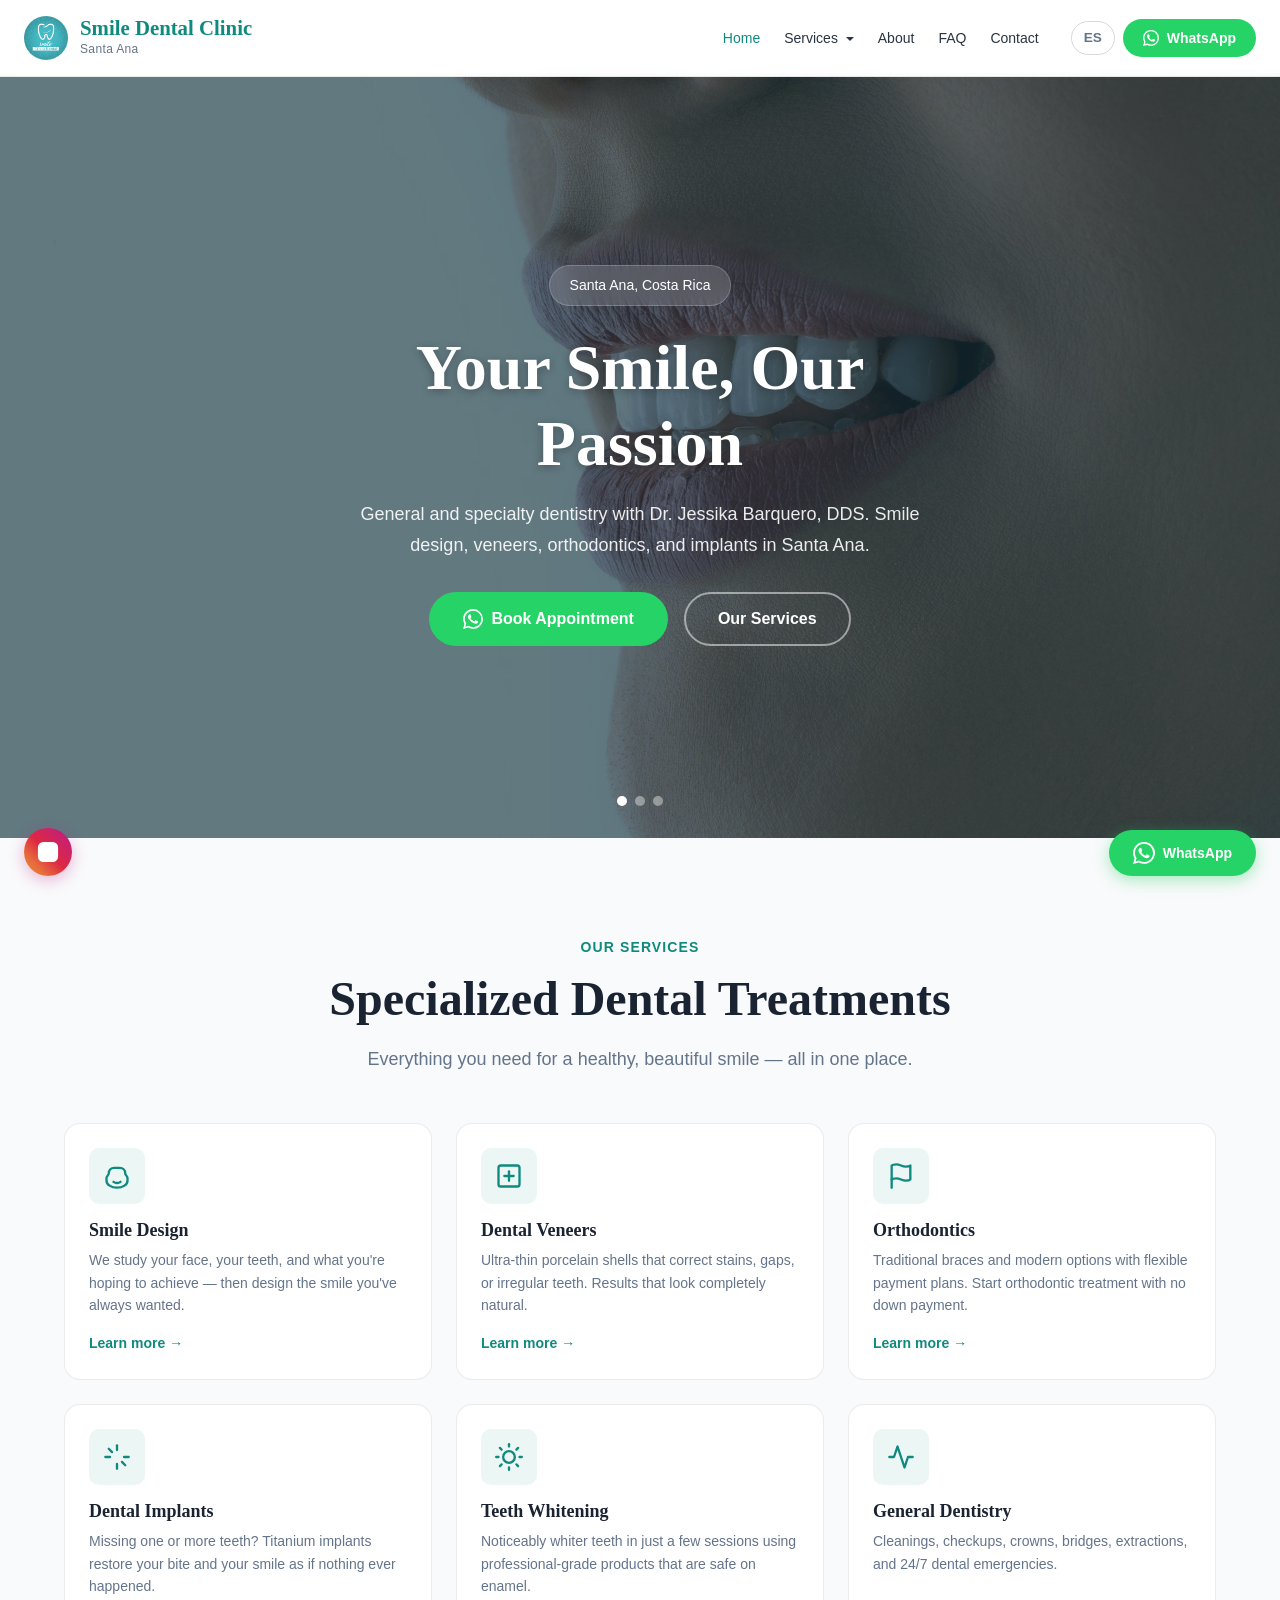
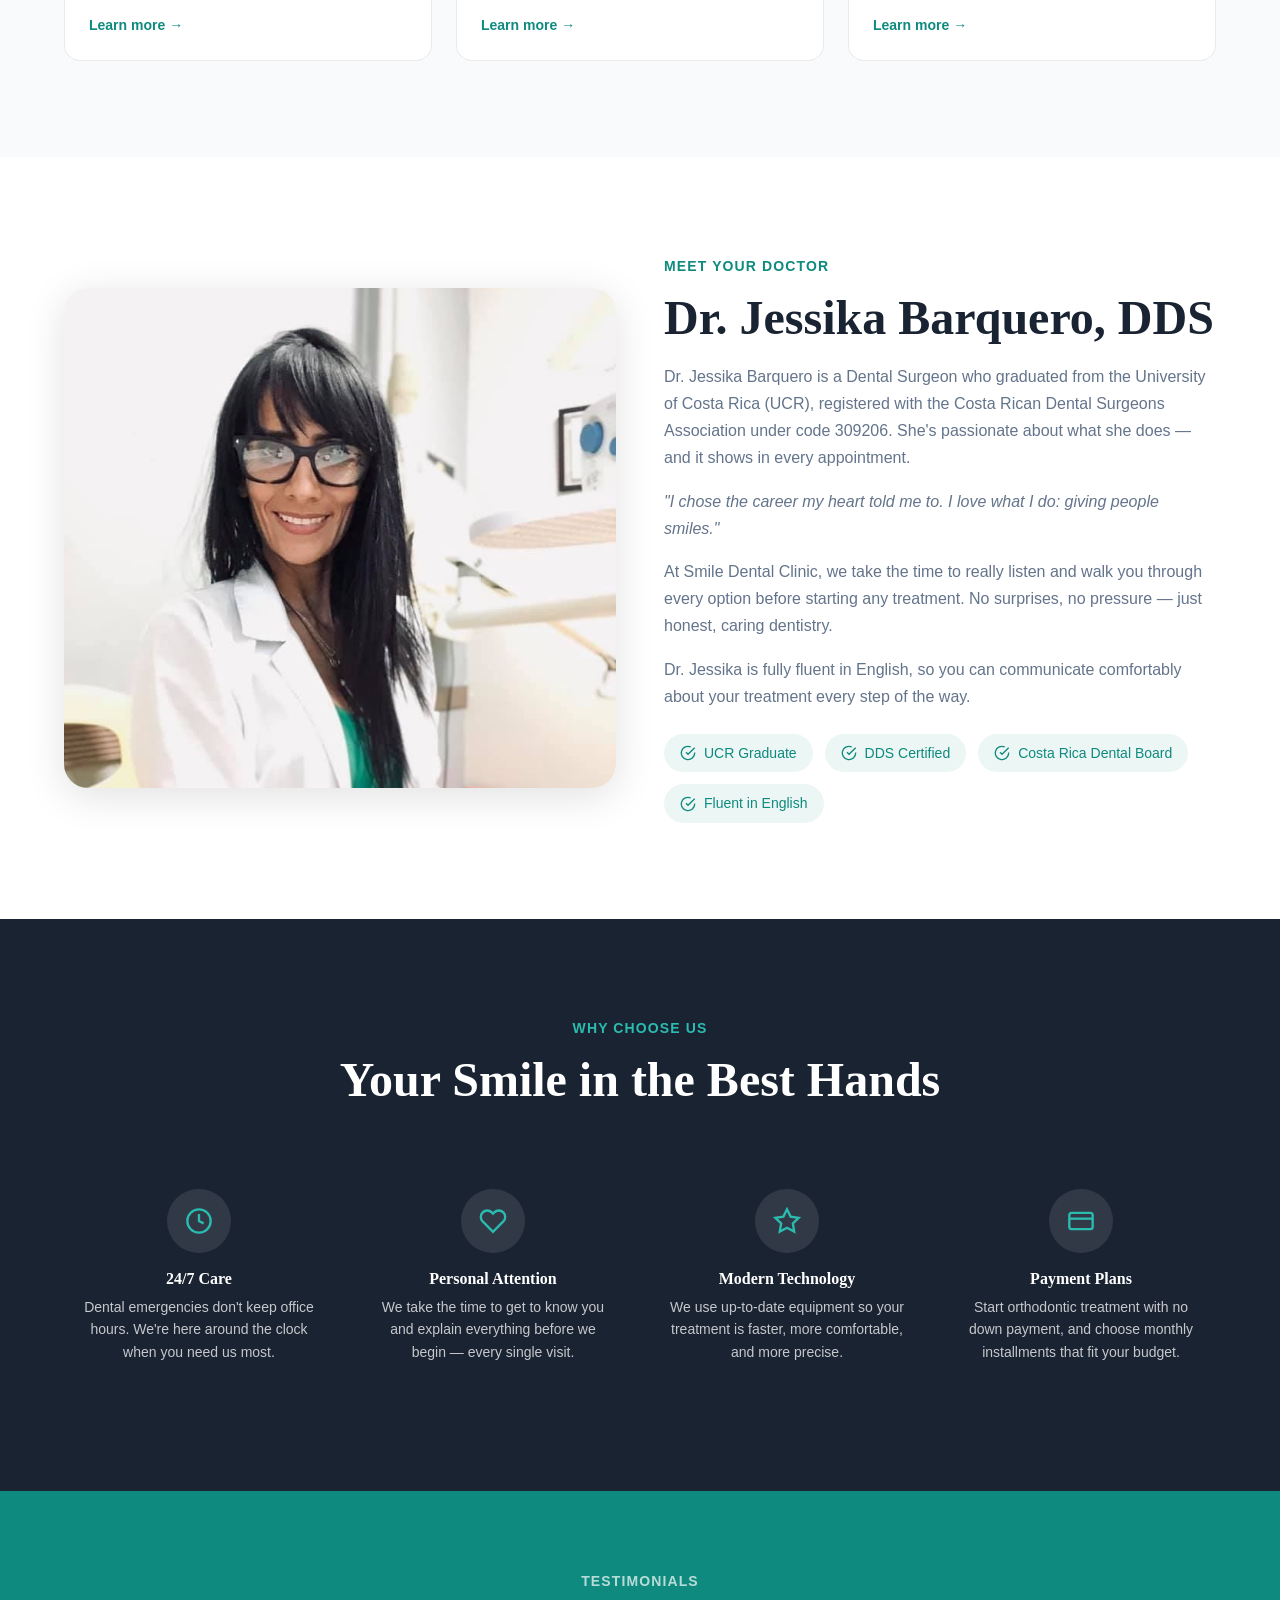
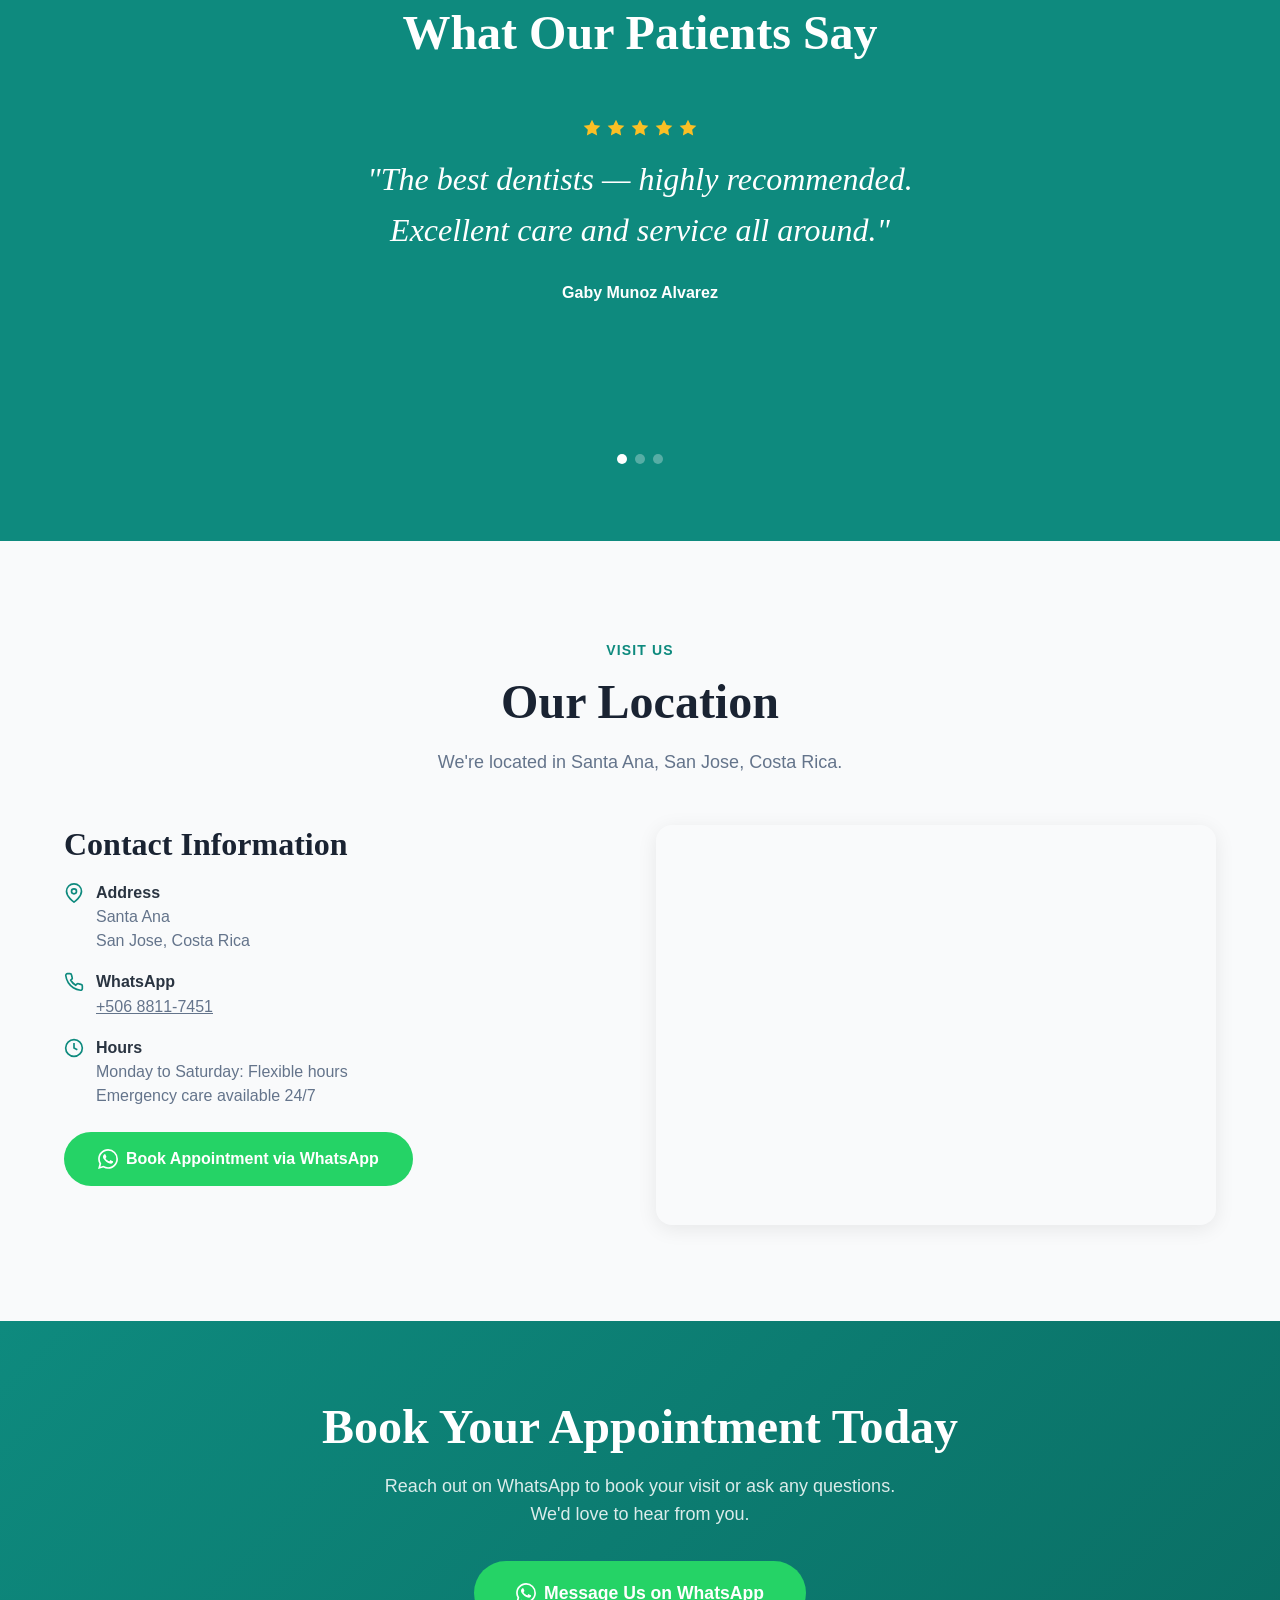
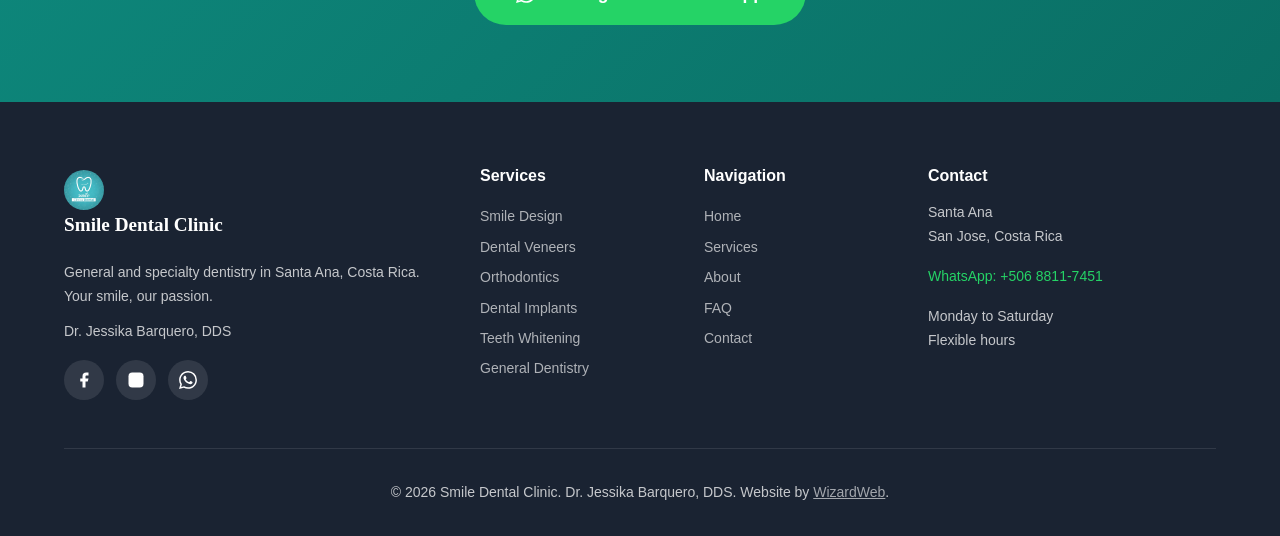
==== en/index.html @ 11849fa5 "Add full English site (/en/), language detection redirect, ES/EN switcher, hreflang SEO, highlight E" ====
<!DOCTYPE html>
<html lang="en">
<head>
  <meta charset="UTF-8">
  <meta name="viewport" content="width=device-width, initial-scale=1.0">
  <title>Smile Dental Clinic | Dr. Jessika Barquero, DDS | Santa Ana, Costa Rica</title>
  <meta name="description" content="Smile Dental Clinic - General and specialty dentistry in Santa Ana, Costa Rica. Smile design, veneers, orthodontics, implants, and teeth whitening. Dr. Jessika Barquero, DDS.">
  <meta name="keywords" content="dentist Santa Ana, dental clinic Costa Rica, smile design, dental veneers, orthodontics, dental implants, teeth whitening, Dr Jessika Barquero, English speaking dentist Costa Rica">

  <!-- Open Graph -->
  <meta property="og:type" content="website">
  <meta property="og:title" content="Smile Dental Clinic | Dr. Jessika Barquero, DDS">
  <meta property="og:description" content="General and specialty dentistry in Santa Ana. Smile design, veneers, orthodontics, implants, and teeth whitening. English-friendly care.">
  <meta property="og:image" content="https://drajessika.com/assets/images/hero-new-1.jpg">
  <meta property="og:url" content="https://drajessika.com/en/">
  <meta property="og:site_name" content="Smile Dental Clinic">
  <meta property="og:locale" content="en_US">

  <!-- Twitter Card -->
  <meta name="twitter:card" content="summary_large_image">
  <meta name="twitter:title" content="Smile Dental Clinic | Dr. Jessika Barquero, DDS">
  <meta name="twitter:description" content="General and specialty dentistry in Santa Ana, Costa Rica. English-friendly care.">
  <meta name="twitter:image" content="https://drajessika.com/assets/images/hero-new-1.jpg">

  <link rel="canonical" href="https://drajessika.com/en/">
  <link rel="alternate" hreflang="es" href="https://drajessika.com/index.html">
  <link rel="alternate" hreflang="en" href="https://drajessika.com/en/index.html">
  <link rel="preconnect" href="https://api.fontshare.com" crossorigin>
  <link href="https://api.fontshare.com/v2/css?f[]=zodiak@400,500,700&f[]=satoshi@300,400,500,600,700&display=swap" rel="stylesheet" media="print" onload="this.media='all'">
  <noscript><link href="https://api.fontshare.com/v2/css?f[]=zodiak@400,500,700&f[]=satoshi@300,400,500,600,700&display=swap" rel="stylesheet"></noscript>
  <link rel="preload" as="image" href="../assets/images/hero-new-1.jpg">
  <link rel="stylesheet" href="../base.css">
  <link rel="stylesheet" href="../style.css">

  <!-- JSON-LD Structured Data -->
  <script type="application/ld+json">
  {
    "@context": "https://schema.org",
    "@type": "Dentist",
    "name": "Smile Dental Clinic",
    "description": "General and specialty dental clinic. Smile design, dental veneers, orthodontics, implants, and teeth whitening.",
    "url": "https://drajessika.com/en/",
    "telephone": "+50622827093",
    "image": "https://drajessika.com/assets/images/logo-square.jpg",
    "address": {
      "@type": "PostalAddress",
      "streetAddress": "Santa Ana",
      "addressLocality": "Santa Ana",
      "addressRegion": "San Jose",
      "addressCountry": "CR"
    },
    "geo": {
      "@type": "GeoCoordinates",
      "latitude": "9.9408",
      "longitude": "-84.1847"
    },
    "openingHoursSpecification": {
      "@type": "OpeningHoursSpecification",
      "dayOfWeek": ["Monday", "Tuesday", "Wednesday", "Thursday", "Friday", "Saturday"],
      "opens": "08:00",
      "closes": "18:00"
    },
    "priceRange": "$$",
    "medicalSpecialty": ["Dentistry", "Orthodontics", "CosmeticDentistry"],
    "employee": {
      "@type": "Dentist",
      "name": "Dr. Jessika Barquero",
      "jobTitle": "Dentist, DDS"
    }
  }
  </script>
</head>
<body>

  <!-- HEADER -->
  <header class="site-header" id="siteHeader" role="banner">
    <a href="index.html" class="header-logo" aria-label="Smile Dental Clinic - Home">
      <img src="../assets/images/logo-square.jpg" alt="Smile Dental Clinic logo" width="44" height="44">
      <div>
        <div class="logo-text">Smile Dental Clinic</div>
        <div class="logo-sub">Santa Ana</div>
      </div>
    </a>

    <button class="mobile-menu-btn" aria-label="Open navigation menu" aria-expanded="false" id="mobileMenuBtn">
      <span></span><span></span><span></span>
    </button>

    <nav class="header-nav" id="headerNav" aria-label="Main navigation">
      <ul class="nav-links" role="list">
        <li><a href="index.html" style="color: var(--color-primary);">Home</a></li>
        <li class="nav-dropdown">
          <a href="services.html" aria-haspopup="true" aria-expanded="false">Services <span class="nav-dropdown-arrow"></span></a>
          <ul class="nav-dropdown-menu" role="list">
            <li><a href="services.html#smile-design">Smile Design</a></li>
            <li><a href="services.html#veneers">Dental Veneers</a></li>
            <li><a href="services.html#orthodontics">Orthodontics</a></li>
            <li><a href="services.html#implants">Dental Implants</a></li>
            <li><a href="services.html#whitening">Teeth Whitening</a></li>
            <li><a href="services.html#general">General Dentistry</a></li>
          </ul>
        </li>
        <li><a href="about.html">About</a></li>
        <li><a href="faq.html">FAQ</a></li>
        <li><a href="contact.html">Contact</a></li>
      </ul>
      <div class="nav-buttons">
        <a href="../index.html" class="nav-lang" style="font-size: 0.85rem; font-weight: 600; color: var(--color-text-muted); text-decoration: none; padding: 0.35rem 0.75rem; border: 1px solid rgba(0,0,0,0.15); border-radius: 999px;">ES</a>
        <a href="https://wa.me/50688117451?text=Hi%2C%20I'd%20like%20to%20book%20an%20appointment" target="_blank" class="nav-cta nav-cta-whatsapp" aria-label="Contact via WhatsApp">
          <svg viewBox="0 0 24 24"><path d="M17.472 14.382c-.297-.149-1.758-.867-2.03-.967-.273-.099-.471-.148-.67.15-.197.297-.767.966-.94 1.164-.173.199-.347.223-.644.075-.297-.15-1.255-.463-2.39-1.475-.883-.788-1.48-1.761-1.653-2.059-.173-.297-.018-.458.13-.606.134-.133.298-.347.446-.52.149-.174.198-.298.298-.497.099-.198.05-.371-.025-.52-.075-.149-.669-1.612-.916-2.207-.242-.579-.487-.5-.669-.51-.173-.008-.371-.01-.57-.01-.198 0-.52.074-.792.372-.272.297-1.04 1.016-1.04 2.479 0 1.462 1.065 2.875 1.213 3.074.149.198 2.096 3.2 5.077 4.487.709.306 1.262.489 1.694.625.712.227 1.36.195 1.871.118.571-.085 1.758-.719 2.006-1.413.248-.694.248-1.289.173-1.413-.074-.124-.272-.198-.57-.347m-5.421 7.403h-.004a9.87 9.87 0 01-5.031-1.378l-.361-.214-3.741.982.998-3.648-.235-.374a9.86 9.86 0 01-1.51-5.26c.001-5.45 4.436-9.884 9.888-9.884 2.64 0 5.122 1.03 6.988 2.898a9.825 9.825 0 012.893 6.994c-.003 5.45-4.437 9.884-9.885 9.884m8.413-18.297A11.815 11.815 0 0012.05 0C5.495 0 .16 5.335.157 11.892c0 2.096.547 4.142 1.588 5.945L.057 24l6.305-1.654a11.882 11.882 0 005.683 1.448h.005c6.554 0 11.89-5.335 11.893-11.893a11.821 11.821 0 00-3.48-8.413z"/></svg>
          WhatsApp
        </a>
      </div>
    </nav>
  </header>

  <!-- HERO -->
  <section class="hero" aria-label="Welcome">
    <div class="hero-slide active">
      <img src="../assets/images/hero-new-1.jpg" alt="Beautiful smile - Smile Dental Clinic in Santa Ana" width="1920" height="1280" loading="eager" fetchpriority="high">
    </div>
    <div class="hero-slide">
      <img src="../assets/images/hero-new-2.jpg" alt="Radiant smile with dental veneers - Smile Dental Clinic" width="1920" height="1280" loading="lazy" decoding="async">
    </div>
    <div class="hero-slide">
      <img src="../assets/images/hero-clinic.jpg" alt="Modern dental clinic in Santa Ana, Costa Rica" width="2000" height="1333" loading="lazy" decoding="async">
    </div>
    <div class="hero-overlay"></div>
    <div class="hero-content">
      <span class="hero-badge">Santa Ana, Costa Rica</span>
      <h1 class="hero-title">Your Smile, Our Passion</h1>
      <p class="hero-subtitle">General and specialty dentistry with Dr. Jessika Barquero, DDS. Smile design, veneers, orthodontics, and implants in Santa Ana.</p>
      <div class="hero-buttons">
        <a href="https://wa.me/50688117451?text=Hi%2C%20I'd%20like%20to%20book%20an%20appointment" target="_blank" class="btn btn-whatsapp">
          <svg viewBox="0 0 24 24"><path d="M17.472 14.382c-.297-.149-1.758-.867-2.03-.967-.273-.099-.471-.148-.67.15-.197.297-.767.966-.94 1.164-.173.199-.347.223-.644.075-.297-.15-1.255-.463-2.39-1.475-.883-.788-1.48-1.761-1.653-2.059-.173-.297-.018-.458.13-.606.134-.133.298-.347.446-.52.149-.174.198-.298.298-.497.099-.198.05-.371-.025-.52-.075-.149-.669-1.612-.916-2.207-.242-.579-.487-.5-.669-.51-.173-.008-.371-.01-.57-.01-.198 0-.52.074-.792.372-.272.297-1.04 1.016-1.04 2.479 0 1.462 1.065 2.875 1.213 3.074.149.198 2.096 3.2 5.077 4.487.709.306 1.262.489 1.694.625.712.227 1.36.195 1.871.118.571-.085 1.758-.719 2.006-1.413.248-.694.248-1.289.173-1.413-.074-.124-.272-.198-.57-.347m-5.421 7.403h-.004a9.87 9.87 0 01-5.031-1.378l-.361-.214-3.741.982.998-3.648-.235-.374a9.86 9.86 0 01-1.51-5.26c.001-5.45 4.436-9.884 9.888-9.884 2.64 0 5.122 1.03 6.988 2.898a9.825 9.825 0 012.893 6.994c-.003 5.45-4.437 9.884-9.885 9.884m8.413-18.297A11.815 11.815 0 0012.05 0C5.495 0 .16 5.335.157 11.892c0 2.096.547 4.142 1.588 5.945L.057 24l6.305-1.654a11.882 11.882 0 005.683 1.448h.005c6.554 0 11.89-5.335 11.893-11.893a11.821 11.821 0 00-3.48-8.413z"/></svg>
          Book Appointment
        </a>
        <a href="services.html" class="btn btn-outline">Our Services</a>
      </div>
    </div>
    <div class="hero-dots">
      <button class="hero-dot active" aria-label="Slide 1"></button>
      <button class="hero-dot" aria-label="Slide 2"></button>
      <button class="hero-dot" aria-label="Slide 3"></button>
    </div>
  </section>

  <!-- SERVICES OVERVIEW -->
  <section class="section" aria-label="Our services">
    <div class="container">
      <div class="section-header">
        <span class="section-label">Our Services</span>
        <h2 class="section-title">Specialized Dental Treatments</h2>
        <p class="section-subtitle">Everything you need for a healthy, beautiful smile — all in one place.</p>
      </div>
      <div class="services-grid">
        <!-- Smile Design -->
        <div class="service-card">
          <div class="service-card-content">
            <div class="service-card-icon">
              <svg viewBox="0 0 24 24" fill="none" stroke="currentColor" stroke-width="2" stroke-linecap="round" stroke-linejoin="round"><path d="M12 22c-4.97 0-9-2.69-9-6v-2c0-.83.34-1.61.94-2.19C4.54 11.22 5 10.38 5 9.5 5 7.01 7.01 5 9.5 5h5C16.99 5 19 7.01 19 9.5c0 .88.46 1.72 1.06 2.31.6.58.94 1.36.94 2.19v2c0 3.31-4.03 6-9 6z"/><path d="M9 17c.85.63 1.885 1 3 1s2.15-.37 3-1"/></svg>
            </div>
            <h3>Smile Design</h3>
            <p>We study your face, your teeth, and what you're hoping to achieve — then design the smile you've always wanted.</p>
            <a href="services.html#smile-design" class="service-card-link">Learn more &rarr;</a>
          </div>
        </div>
        <!-- Dental Veneers -->
        <div class="service-card">
          <div class="service-card-content">
            <div class="service-card-icon">
              <svg viewBox="0 0 24 24" fill="none" stroke="currentColor" stroke-width="2" stroke-linecap="round" stroke-linejoin="round"><rect x="3" y="3" width="18" height="18" rx="2" ry="2"/><path d="M12 8v8"/><path d="M8 12h8"/></svg>
            </div>
            <h3>Dental Veneers</h3>
            <p>Ultra-thin porcelain shells that correct stains, gaps, or irregular teeth. Results that look completely natural.</p>
            <a href="services.html#veneers" class="service-card-link">Learn more &rarr;</a>
          </div>
        </div>
        <!-- Orthodontics -->
        <div class="service-card">
          <div class="service-card-content">
            <div class="service-card-icon">
              <svg viewBox="0 0 24 24" fill="none" stroke="currentColor" stroke-width="2" stroke-linecap="round" stroke-linejoin="round"><path d="M4 15s1-1 4-1 5 2 8 2 4-1 4-1V3s-1 1-4 1-5-2-8-2-4 1-4 1z"/><line x1="4" y1="22" x2="4" y2="15"/></svg>
            </div>
            <h3>Orthodontics</h3>
            <p>Traditional braces and modern options with flexible payment plans. Start orthodontic treatment with no down payment.</p>
            <a href="services.html#orthodontics" class="service-card-link">Learn more &rarr;</a>
          </div>
        </div>
        <!-- Dental Implants -->
        <div class="service-card">
          <div class="service-card-content">
            <div class="service-card-icon">
              <svg viewBox="0 0 24 24" fill="none" stroke="currentColor" stroke-width="2" stroke-linecap="round" stroke-linejoin="round"><path d="M12 2v4"/><path d="M12 18v4"/><path d="M4.93 4.93l2.83 2.83"/><path d="M16.24 16.24l2.83 2.83"/><path d="M2 12h4"/><path d="M18 12h4"/></svg>
            </div>
            <h3>Dental Implants</h3>
            <p>Missing one or more teeth? Titanium implants restore your bite and your smile as if nothing ever happened.</p>
            <a href="services.html#implants" class="service-card-link">Learn more &rarr;</a>
          </div>
        </div>
        <!-- Teeth Whitening -->
        <div class="service-card">
          <div class="service-card-content">
            <div class="service-card-icon">
              <svg viewBox="0 0 24 24" fill="none" stroke="currentColor" stroke-width="2" stroke-linecap="round" stroke-linejoin="round"><circle cx="12" cy="12" r="5"/><line x1="12" y1="1" x2="12" y2="3"/><line x1="12" y1="21" x2="12" y2="23"/><line x1="4.22" y1="4.22" x2="5.64" y2="5.64"/><line x1="18.36" y1="18.36" x2="19.78" y2="19.78"/><line x1="1" y1="12" x2="3" y2="12"/><line x1="21" y1="12" x2="23" y2="12"/><line x1="4.22" y1="19.78" x2="5.64" y2="18.36"/><line x1="18.36" y1="5.64" x2="19.78" y2="4.22"/></svg>
            </div>
            <h3>Teeth Whitening</h3>
            <p>Noticeably whiter teeth in just a few sessions using professional-grade products that are safe on enamel.</p>
            <a href="services.html#whitening" class="service-card-link">Learn more &rarr;</a>
          </div>
        </div>
        <!-- General Dentistry -->
        <div class="service-card">
          <div class="service-card-content">
            <div class="service-card-icon">
              <svg viewBox="0 0 24 24" fill="none" stroke="currentColor" stroke-width="2" stroke-linecap="round" stroke-linejoin="round"><path d="M22 12h-4l-3 9L9 3l-3 9H2"/></svg>
            </div>
            <h3>General Dentistry</h3>
            <p>Cleanings, checkups, crowns, bridges, extractions, and 24/7 dental emergencies.</p>
            <a href="services.html#general" class="service-card-link">Learn more &rarr;</a>
          </div>
        </div>
      </div>
    </div>
  </section>

  <!-- ABOUT DOCTOR -->
  <section class="section section-light" aria-label="Meet Your Doctor">
    <div class="container">
      <div class="about-grid">
        <div class="about-image">
          <img src="../assets/images/dra-jessika.jpg" alt="Dr. Jessika Barquero - Dentist at Smile Dental Clinic" width="600" height="750" loading="lazy" decoding="async" style="object-position: center 20%;">
        </div>
        <div class="about-content">
          <span class="section-label">Meet Your Doctor</span>
          <h2>Dr. Jessika Barquero, DDS</h2>
          <p>Dr. Jessika Barquero is a Dental Surgeon who graduated from the University of Costa Rica (UCR), registered with the Costa Rican Dental Surgeons Association under code 309206. She's passionate about what she does — and it shows in every appointment.</p>
          <p><em>"I chose the career my heart told me to. I love what I do: giving people smiles."</em></p>
          <p>At Smile Dental Clinic, we take the time to really listen and walk you through every option before starting any treatment. No surprises, no pressure — just honest, caring dentistry.</p>
          <p>Dr. Jessika is fully fluent in English, so you can communicate comfortably about your treatment every step of the way.</p>
          <div class="about-credentials">
            <span class="credential-badge">
              <svg width="16" height="16" viewBox="0 0 24 24" fill="none" stroke="currentColor" stroke-width="2"><path d="M22 11.08V12a10 10 0 1 1-5.93-9.14"/><polyline points="22 4 12 14.01 9 11.01"/></svg>
              UCR Graduate
            </span>
            <span class="credential-badge">
              <svg width="16" height="16" viewBox="0 0 24 24" fill="none" stroke="currentColor" stroke-width="2"><path d="M22 11.08V12a10 10 0 1 1-5.93-9.14"/><polyline points="22 4 12 14.01 9 11.01"/></svg>
              DDS Certified
            </span>
            <span class="credential-badge">
              <svg width="16" height="16" viewBox="0 0 24 24" fill="none" stroke="currentColor" stroke-width="2"><path d="M22 11.08V12a10 10 0 1 1-5.93-9.14"/><polyline points="22 4 12 14.01 9 11.01"/></svg>
              Costa Rica Dental Board
            </span>
            <span class="credential-badge">
              <svg width="16" height="16" viewBox="0 0 24 24" fill="none" stroke="currentColor" stroke-width="2"><path d="M22 11.08V12a10 10 0 1 1-5.93-9.14"/><polyline points="22 4 12 14.01 9 11.01"/></svg>
              Fluent in English
            </span>
          </div>
        </div>
      </div>
    </div>
  </section>

  <!-- WHY CHOOSE US -->
  <section class="section section-dark" aria-label="Why choose us">
    <div class="container">
      <div class="section-header">
        <span class="section-label">Why Choose Us</span>
        <h2 class="section-title">Your Smile in the Best Hands</h2>
      </div>
      <div class="features-grid">
        <div class="feature-item">
          <div class="feature-icon">
            <svg viewBox="0 0 24 24" fill="none" stroke="currentColor" stroke-width="2"><circle cx="12" cy="12" r="10"/><polyline points="12 6 12 12 16 14"/></svg>
          </div>
          <h3>24/7 Care</h3>
          <p>Dental emergencies don't keep office hours. We're here around the clock when you need us most.</p>
        </div>
        <div class="feature-item">
          <div class="feature-icon">
            <svg viewBox="0 0 24 24" fill="none" stroke="currentColor" stroke-width="2"><path d="M20.84 4.61a5.5 5.5 0 0 0-7.78 0L12 5.67l-1.06-1.06a5.5 5.5 0 0 0-7.78 7.78l1.06 1.06L12 21.23l7.78-7.78 1.06-1.06a5.5 5.5 0 0 0 0-7.78z"/></svg>
          </div>
          <h3>Personal Attention</h3>
          <p>We take the time to get to know you and explain everything before we begin — every single visit.</p>
        </div>
        <div class="feature-item">
          <div class="feature-icon">
            <svg viewBox="0 0 24 24" fill="none" stroke="currentColor" stroke-width="2"><polygon points="12 2 15.09 8.26 22 9.27 17 14.14 18.18 21.02 12 17.77 5.82 21.02 7 14.14 2 9.27 8.91 8.26 12 2"/></svg>
          </div>
          <h3>Modern Technology</h3>
          <p>We use up-to-date equipment so your treatment is faster, more comfortable, and more precise.</p>
        </div>
        <div class="feature-item">
          <div class="feature-icon">
            <svg viewBox="0 0 24 24" fill="none" stroke="currentColor" stroke-width="2"><rect x="2" y="5" width="20" height="14" rx="2"/><line x1="2" y1="10" x2="22" y2="10"/></svg>
          </div>
          <h3>Payment Plans</h3>
          <p>Start orthodontic treatment with no down payment, and choose monthly installments that fit your budget.</p>
        </div>
      </div>
    </div>
  </section>

  <!-- TESTIMONIALS -->
  <section class="testimonial-section" aria-label="Testimonials">
    <div class="container">
      <div class="section-header">
        <span class="section-label" style="color: rgba(255,255,255,0.7);">Testimonials</span>
        <h2 class="section-title" style="color: #fff;">What Our Patients Say</h2>
      </div>
      <div class="testimonial-slider" id="testimonialSlider">
        <div class="testimonial-slide active">
          <div class="testimonial-stars">
            <svg viewBox="0 0 24 24"><polygon points="12 2 15.09 8.26 22 9.27 17 14.14 18.18 21.02 12 17.77 5.82 21.02 7 14.14 2 9.27 8.91 8.26 12 2"/></svg>
            <svg viewBox="0 0 24 24"><polygon points="12 2 15.09 8.26 22 9.27 17 14.14 18.18 21.02 12 17.77 5.82 21.02 7 14.14 2 9.27 8.91 8.26 12 2"/></svg>
            <svg viewBox="0 0 24 24"><polygon points="12 2 15.09 8.26 22 9.27 17 14.14 18.18 21.02 12 17.77 5.82 21.02 7 14.14 2 9.27 8.91 8.26 12 2"/></svg>
            <svg viewBox="0 0 24 24"><polygon points="12 2 15.09 8.26 22 9.27 17 14.14 18.18 21.02 12 17.77 5.82 21.02 7 14.14 2 9.27 8.91 8.26 12 2"/></svg>
            <svg viewBox="0 0 24 24"><polygon points="12 2 15.09 8.26 22 9.27 17 14.14 18.18 21.02 12 17.77 5.82 21.02 7 14.14 2 9.27 8.91 8.26 12 2"/></svg>
          </div>
          <p class="testimonial-quote">"The best dentists — highly recommended. Excellent care and service all around."</p>
          <p class="testimonial-author">Gaby Munoz Alvarez</p>
        </div>
        <div class="testimonial-slide">
          <div class="testimonial-stars">
            <svg viewBox="0 0 24 24"><polygon points="12 2 15.09 8.26 22 9.27 17 14.14 18.18 21.02 12 17.77 5.82 21.02 7 14.14 2 9.27 8.91 8.26 12 2"/></svg>
            <svg viewBox="0 0 24 24"><polygon points="12 2 15.09 8.26 22 9.27 17 14.14 18.18 21.02 12 17.77 5.82 21.02 7 14.14 2 9.27 8.91 8.26 12 2"/></svg>
            <svg viewBox="0 0 24 24"><polygon points="12 2 15.09 8.26 22 9.27 17 14.14 18.18 21.02 12 17.77 5.82 21.02 7 14.14 2 9.27 8.91 8.26 12 2"/></svg>
            <svg viewBox="0 0 24 24"><polygon points="12 2 15.09 8.26 22 9.27 17 14.14 18.18 21.02 12 17.77 5.82 21.02 7 14.14 2 9.27 8.91 8.26 12 2"/></svg>
            <svg viewBox="0 0 24 24"><polygon points="12 2 15.09 8.26 22 9.27 17 14.14 18.18 21.02 12 17.77 5.82 21.02 7 14.14 2 9.27 8.91 8.26 12 2"/></svg>
          </div>
          <p class="testimonial-quote">"A fantastic experience. The smile design they did for me changed my life. I can't recommend them enough."</p>
          <p class="testimonial-author">Laura Castro</p>
        </div>
        <div class="testimonial-slide">
          <div class="testimonial-stars">
            <svg viewBox="0 0 24 24"><polygon points="12 2 15.09 8.26 22 9.27 17 14.14 18.18 21.02 12 17.77 5.82 21.02 7 14.14 2 9.27 8.91 8.26 12 2"/></svg>
            <svg viewBox="0 0 24 24"><polygon points="12 2 15.09 8.26 22 9.27 17 14.14 18.18 21.02 12 17.77 5.82 21.02 7 14.14 2 9.27 8.91 8.26 12 2"/></svg>
            <svg viewBox="0 0 24 24"><polygon points="12 2 15.09 8.26 22 9.27 17 14.14 18.18 21.02 12 17.77 5.82 21.02 7 14.14 2 9.27 8.91 8.26 12 2"/></svg>
            <svg viewBox="0 0 24 24"><polygon points="12 2 15.09 8.26 22 9.27 17 14.14 18.18 21.02 12 17.77 5.82 21.02 7 14.14 2 9.27 8.91 8.26 12 2"/></svg>
            <svg viewBox="0 0 24 24"><polygon points="12 2 15.09 8.26 22 9.27 17 14.14 18.18 21.02 12 17.77 5.82 21.02 7 14.14 2 9.27 8.91 8.26 12 2"/></svg>
          </div>
          <p class="testimonial-quote">"Very professional from start to finish. They explained every step, and the result came out even better than I expected. So happy!"</p>
          <p class="testimonial-author">Maria Jose R.</p>
        </div>
      </div>
      <div class="testimonial-dots" id="testimonialDots">
        <button class="testimonial-dot active" aria-label="Testimonial 1"></button>
        <button class="testimonial-dot" aria-label="Testimonial 2"></button>
        <button class="testimonial-dot" aria-label="Testimonial 3"></button>
      </div>
    </div>
  </section>

  <!-- LOCATION -->
  <section class="section" aria-label="Location">
    <div class="container">
      <div class="section-header">
        <span class="section-label">Visit Us</span>
        <h2 class="section-title">Our Location</h2>
        <p class="section-subtitle">We're located in Santa Ana, San Jose, Costa Rica.</p>
      </div>
      <div class="location-grid">
        <div class="location-info">
          <h3>Contact Information</h3>
          <div class="location-detail">
            <svg viewBox="0 0 24 24" fill="none" stroke="currentColor" stroke-width="2"><path d="M21 10c0 7-9 13-9 13s-9-6-9-13a9 9 0 0 1 18 0z"/><circle cx="12" cy="10" r="3"/></svg>
            <div>
              <strong>Address</strong>
              <p>Santa Ana<br>San Jose, Costa Rica</p>
            </div>
          </div>
          <div class="location-detail">
            <svg viewBox="0 0 24 24" fill="none" stroke="currentColor" stroke-width="2"><path d="M22 16.92v3a2 2 0 0 1-2.18 2 19.79 19.79 0 0 1-8.63-3.07 19.5 19.5 0 0 1-6-6 19.79 19.79 0 0 1-3.07-8.67A2 2 0 0 1 4.11 2h3a2 2 0 0 1 2 1.72 12.84 12.84 0 0 0 .7 2.81 2 2 0 0 1-.45 2.11L8.09 9.91a16 16 0 0 0 6 6l1.27-1.27a2 2 0 0 1 2.11-.45 12.84 12.84 0 0 0 2.81.7A2 2 0 0 1 22 16.92z"/></svg>
            <div>
              <strong>WhatsApp</strong>
              <p><a href="https://wa.me/50688117451?text=Hi%2C%20I'd%20like%20to%20book%20an%20appointment" target="_blank">+506 8811-7451</a></p>
            </div>
          </div>
          <div class="location-detail">
            <svg viewBox="0 0 24 24" fill="none" stroke="currentColor" stroke-width="2"><circle cx="12" cy="12" r="10"/><polyline points="12 6 12 12 16 14"/></svg>
            <div>
              <strong>Hours</strong>
              <p>Monday to Saturday: Flexible hours<br>Emergency care available 24/7</p>
            </div>
          </div>
          <div style="margin-top: var(--space-6);">
            <a href="https://wa.me/50688117451?text=Hi%2C%20I'd%20like%20to%20book%20an%20appointment" target="_blank" class="btn btn-whatsapp">
              <svg viewBox="0 0 24 24"><path d="M17.472 14.382c-.297-.149-1.758-.867-2.03-.967-.273-.099-.471-.148-.67.15-.197.297-.767.966-.94 1.164-.173.199-.347.223-.644.075-.297-.15-1.255-.463-2.39-1.475-.883-.788-1.48-1.761-1.653-2.059-.173-.297-.018-.458.13-.606.134-.133.298-.347.446-.52.149-.174.198-.298.298-.497.099-.198.05-.371-.025-.52-.075-.149-.669-1.612-.916-2.207-.242-.579-.487-.5-.669-.51-.173-.008-.371-.01-.57-.01-.198 0-.52.074-.792.372-.272.297-1.04 1.016-1.04 2.479 0 1.462 1.065 2.875 1.213 3.074.149.198 2.096 3.2 5.077 4.487.709.306 1.262.489 1.694.625.712.227 1.36.195 1.871.118.571-.085 1.758-.719 2.006-1.413.248-.694.248-1.289.173-1.413-.074-.124-.272-.198-.57-.347m-5.421 7.403h-.004a9.87 9.87 0 01-5.031-1.378l-.361-.214-3.741.982.998-3.648-.235-.374a9.86 9.86 0 01-1.51-5.26c.001-5.45 4.436-9.884 9.888-9.884 2.64 0 5.122 1.03 6.988 2.898a9.825 9.825 0 012.893 6.994c-.003 5.45-4.437 9.884-9.885 9.884m8.413-18.297A11.815 11.815 0 0012.05 0C5.495 0 .16 5.335.157 11.892c0 2.096.547 4.142 1.588 5.945L.057 24l6.305-1.654a11.882 11.882 0 005.683 1.448h.005c6.554 0 11.89-5.335 11.893-11.893a11.821 11.821 0 00-3.48-8.413z"/></svg>
              Book Appointment via WhatsApp
            </a>
          </div>
        </div>
        <div class="location-map">
          <iframe src="https://www.google.com/maps/embed?pb=!1m18!1m12!1m3!1d1965!2d-84.1837!3d9.9338!2m3!1f0!2f0!3f0!3m2!1i1024!2i768!4f13.1!3m3!1m2!1s0x0%3A0xf9a3633d0ea64225!2sSmile%20Dental%20Dra.%20Jessika%20Barquero!5e0!3m2!1sen!2scr" allowfullscreen="" loading="lazy" title="Smile Dental Clinic location on Google Maps"></iframe>
        </div>
      </div>
    </div>
  </section>

  <!-- CTA BANNER -->
  <section class="cta-banner" aria-label="Call to action">
    <div class="container">
      <h2>Book Your Appointment Today</h2>
      <p>Reach out on WhatsApp to book your visit or ask any questions. We'd love to hear from you.</p>
      <a href="https://wa.me/50688117451?text=Hi%2C%20I'd%20like%20to%20book%20an%20appointment" target="_blank" class="btn btn-whatsapp" style="font-size: 1.1rem; padding: var(--space-4) var(--space-10);">
        <svg viewBox="0 0 24 24"><path d="M17.472 14.382c-.297-.149-1.758-.867-2.03-.967-.273-.099-.471-.148-.67.15-.197.297-.767.966-.94 1.164-.173.199-.347.223-.644.075-.297-.15-1.255-.463-2.39-1.475-.883-.788-1.48-1.761-1.653-2.059-.173-.297-.018-.458.13-.606.134-.133.298-.347.446-.52.149-.174.198-.298.298-.497.099-.198.05-.371-.025-.52-.075-.149-.669-1.612-.916-2.207-.242-.579-.487-.5-.669-.51-.173-.008-.371-.01-.57-.01-.198 0-.52.074-.792.372-.272.297-1.04 1.016-1.04 2.479 0 1.462 1.065 2.875 1.213 3.074.149.198 2.096 3.2 5.077 4.487.709.306 1.262.489 1.694.625.712.227 1.36.195 1.871.118.571-.085 1.758-.719 2.006-1.413.248-.694.248-1.289.173-1.413-.074-.124-.272-.198-.57-.347m-5.421 7.403h-.004a9.87 9.87 0 01-5.031-1.378l-.361-.214-3.741.982.998-3.648-.235-.374a9.86 9.86 0 01-1.51-5.26c.001-5.45 4.436-9.884 9.888-9.884 2.64 0 5.122 1.03 6.988 2.898a9.825 9.825 0 012.893 6.994c-.003 5.45-4.437 9.884-9.885 9.884m8.413-18.297A11.815 11.815 0 0012.05 0C5.495 0 .16 5.335.157 11.892c0 2.096.547 4.142 1.588 5.945L.057 24l6.305-1.654a11.882 11.882 0 005.683 1.448h.005c6.554 0 11.89-5.335 11.893-11.893a11.821 11.821 0 00-3.48-8.413z"/></svg>
        Message Us on WhatsApp
      </a>
    </div>
  </section>

  <!-- FOOTER -->
  <footer class="site-footer" role="contentinfo">
    <div class="container">
      <div class="footer-grid">
        <div class="footer-col">
          <a href="index.html" class="footer-brand-logo">
            <img src="../assets/images/logo-square.jpg" alt="Smile Dental Clinic" width="40" height="40">
            <span>Smile Dental Clinic</span>
          </a>
          <p>General and specialty dentistry in Santa Ana, Costa Rica. Your smile, our passion.</p>
          <p>Dr. Jessika Barquero, DDS</p>
          <div class="footer-social">
            <a href="https://www.facebook.com/costaricaclinica/" target="_blank" aria-label="Facebook">
              <svg viewBox="0 0 24 24"><path d="M18 2h-3a5 5 0 0 0-5 5v3H7v4h3v8h4v-8h3l1-4h-4V7a1 1 0 0 1 1-1h3z"/></svg>
            </a>
            <a href="https://www.instagram.com/drajessikabarquero/" target="_blank" aria-label="Instagram">
              <svg viewBox="0 0 24 24"><rect x="2" y="2" width="20" height="20" rx="5" ry="5"/><path d="M16 11.37A4 4 0 1 1 12.63 8 4 4 0 0 1 16 11.37z"/><line x1="17.5" y1="6.5" x2="17.51" y2="6.5"/></svg>
            </a>
            <a href="https://wa.me/50688117451" target="_blank" aria-label="WhatsApp">
              <svg viewBox="0 0 24 24"><path d="M17.472 14.382c-.297-.149-1.758-.867-2.03-.967-.273-.099-.471-.148-.67.15-.197.297-.767.966-.94 1.164-.173.199-.347.223-.644.075-.297-.15-1.255-.463-2.39-1.475-.883-.788-1.48-1.761-1.653-2.059-.173-.297-.018-.458.13-.606.134-.133.298-.347.446-.52.149-.174.198-.298.298-.497.099-.198.05-.371-.025-.52-.075-.149-.669-1.612-.916-2.207-.242-.579-.487-.5-.669-.51-.173-.008-.371-.01-.57-.01-.198 0-.52.074-.792.372-.272.297-1.04 1.016-1.04 2.479 0 1.462 1.065 2.875 1.213 3.074.149.198 2.096 3.2 5.077 4.487.709.306 1.262.489 1.694.625.712.227 1.36.195 1.871.118.571-.085 1.758-.719 2.006-1.413.248-.694.248-1.289.173-1.413-.074-.124-.272-.198-.57-.347m-5.421 7.403h-.004a9.87 9.87 0 01-5.031-1.378l-.361-.214-3.741.982.998-3.648-.235-.374a9.86 9.86 0 01-1.51-5.26c.001-5.45 4.436-9.884 9.888-9.884 2.64 0 5.122 1.03 6.988 2.898a9.825 9.825 0 012.893 6.994c-.003 5.45-4.437 9.884-9.885 9.884m8.413-18.297A11.815 11.815 0 0012.05 0C5.495 0 .16 5.335.157 11.892c0 2.096.547 4.142 1.588 5.945L.057 24l6.305-1.654a11.882 11.882 0 005.683 1.448h.005c6.554 0 11.89-5.335 11.893-11.893a11.821 11.821 0 00-3.48-8.413z"/></svg>
            </a>
          </div>
        </div>
        <div class="footer-col">
          <h4>Services</h4>
          <a href="services.html#smile-design">Smile Design</a>
          <a href="services.html#veneers">Dental Veneers</a>
          <a href="services.html#orthodontics">Orthodontics</a>
          <a href="services.html#implants">Dental Implants</a>
          <a href="services.html#whitening">Teeth Whitening</a>
          <a href="services.html#general">General Dentistry</a>
        </div>
        <div class="footer-col">
          <h4>Navigation</h4>
          <a href="index.html">Home</a>
          <a href="services.html">Services</a>
          <a href="about.html">About</a>
          <a href="faq.html">FAQ</a>
          <a href="contact.html">Contact</a>
        </div>
        <div class="footer-col">
          <h4>Contact</h4>
          <p>Santa Ana<br>San Jose, Costa Rica</p>
          <p><a href="https://wa.me/50688117451" target="_blank" style="color: #25D366;">WhatsApp: +506 8811-7451</a></p>
          <p>Monday to Saturday<br>Flexible hours</p>
        </div>
      </div>
      <div class="footer-bottom">
        <p>&copy; <script>document.write(new Date().getFullYear())</script> Smile Dental Clinic. Dr. Jessika Barquero, DDS. Website by <a href="https://wizardweb.ca" target="_blank" style="color: rgba(255,255,255,0.6); text-decoration: underline;">WizardWeb</a>.</p>
      </div>
    </div>
  </footer>

  <!-- FLOATING WHATSAPP BUTTON -->
  <a href="https://wa.me/50688117451?text=Hi%2C%20I'd%20like%20to%20book%20an%20appointment" target="_blank" class="whatsapp-float" aria-label="Contact via WhatsApp">
    <svg viewBox="0 0 24 24"><path d="M17.472 14.382c-.297-.149-1.758-.867-2.03-.967-.273-.099-.471-.148-.67.15-.197.297-.767.966-.94 1.164-.173.199-.347.223-.644.075-.297-.15-1.255-.463-2.39-1.475-.883-.788-1.48-1.761-1.653-2.059-.173-.297-.018-.458.13-.606.134-.133.298-.347.446-.52.149-.174.198-.298.298-.497.099-.198.05-.371-.025-.52-.075-.149-.669-1.612-.916-2.207-.242-.579-.487-.5-.669-.51-.173-.008-.371-.01-.57-.01-.198 0-.52.074-.792.372-.272.297-1.04 1.016-1.04 2.479 0 1.462 1.065 2.875 1.213 3.074.149.198 2.096 3.2 5.077 4.487.709.306 1.262.489 1.694.625.712.227 1.36.195 1.871.118.571-.085 1.758-.719 2.006-1.413.248-.694.248-1.289.173-1.413-.074-.124-.272-.198-.57-.347m-5.421 7.403h-.004a9.87 9.87 0 01-5.031-1.378l-.361-.214-3.741.982.998-3.648-.235-.374a9.86 9.86 0 01-1.51-5.26c.001-5.45 4.436-9.884 9.888-9.884 2.64 0 5.122 1.03 6.988 2.898a9.825 9.825 0 012.893 6.994c-.003 5.45-4.437 9.884-9.885 9.884m8.413-18.297A11.815 11.815 0 0012.05 0C5.495 0 .16 5.335.157 11.892c0 2.096.547 4.142 1.588 5.945L.057 24l6.305-1.654a11.882 11.882 0 005.683 1.448h.005c6.554 0 11.89-5.335 11.893-11.893a11.821 11.821 0 00-3.48-8.413z"/></svg>
    <span>WhatsApp</span>
  </a>

  <!-- FLOATING INSTAGRAM BUTTON -->
  <a href="https://www.instagram.com/drajessikabarquero/" target="_blank" class="ig-float" aria-label="Follow on Instagram">
    <svg viewBox="0 0 24 24" fill="none" stroke="#fff" stroke-width="2" stroke-linecap="round" stroke-linejoin="round"><rect x="2" y="2" width="20" height="20" rx="5" ry="5"/><path d="M16 11.37A4 4 0 1 1 12.63 8 4 4 0 0 1 16 11.37z"/><line x1="17.5" y1="6.5" x2="17.51" y2="6.5"/></svg>
  </a>

  <!-- SCRIPTS -->
  <script>
    // Header scroll effect
    window.addEventListener('scroll', function() {
      var header = document.getElementById('siteHeader');
      if (window.scrollY > 50) { header.classList.add('scrolled'); }
      else { header.classList.remove('scrolled'); }
    });

    // Mobile nav toggle
    var mobileBtn = document.getElementById('mobileMenuBtn');
    var headerNav = document.getElementById('headerNav');
    if (mobileBtn && headerNav) {
      mobileBtn.addEventListener('click', function() {
        headerNav.classList.toggle('open');
        mobileBtn.classList.toggle('active');
        mobileBtn.setAttribute('aria-expanded', headerNav.classList.contains('open'));
      });
      headerNav.querySelectorAll('a').forEach(function(link) {
        link.addEventListener('click', function(e) {
          var dd = this.closest('.nav-dropdown');
          if (dd && this === dd.querySelector(':scope > a') && window.innerWidth <= 1100) {
            e.preventDefault();
            dd.classList.toggle('open');
            return;
          }
          headerNav.classList.remove('open');
          mobileBtn.classList.remove('active');
          mobileBtn.setAttribute('aria-expanded', 'false');
        });
      });
    }

    // Desktop dropdown click
    document.querySelectorAll('.nav-dropdown').forEach(function(dd) {
      var ddLink = dd.querySelector(':scope > a');
      if (ddLink) {
        ddLink.addEventListener('click', function(e) {
          if (window.innerWidth > 1100) {
            e.preventDefault();
            dd.classList.toggle('open');
            document.querySelectorAll('.nav-dropdown').forEach(function(other) {
              if (other !== dd) other.classList.remove('open');
            });
          }
        });
      }
    });
    document.addEventListener('click', function(e) {
      if (!e.target.closest('.nav-dropdown')) {
        document.querySelectorAll('.nav-dropdown').forEach(function(dd) { dd.classList.remove('open'); });
      }
    });

    // Hero slider
    var heroSlides = document.querySelectorAll('.hero-slide');
    var heroDots = document.querySelectorAll('.hero-dot');
    var currentHero = 0;
    var heroInterval;
    function goToHero(index) {
      heroSlides[currentHero].classList.remove('active');
      if (heroDots[currentHero]) heroDots[currentHero].classList.remove('active');
      currentHero = index;
      heroSlides[currentHero].classList.add('active');
      if (heroDots[currentHero]) heroDots[currentHero].classList.add('active');
    }
    function nextHero() { goToHero((currentHero + 1) % heroSlides.length); }
    if (heroSlides.length > 1) {
      heroInterval = setInterval(nextHero, 6000);
      heroDots.forEach(function(dot, i) {
        dot.addEventListener('click', function() { goToHero(i); clearInterval(heroInterval); heroInterval = setInterval(nextHero, 6000); });
      });
      var heroSection = document.querySelector('.hero');
      if (heroSection) {
        heroSection.addEventListener('mouseenter', function() { clearInterval(heroInterval); });
        heroSection.addEventListener('mouseleave', function() { heroInterval = setInterval(nextHero, 6000); });
      }
    }

    // Testimonial slider
    var testSlides = document.querySelectorAll('.testimonial-slide');
    var testDots = document.querySelectorAll('.testimonial-dot');
    var currentTest = 0;
    var testInterval;
    function goToTest(index) {
      testSlides[currentTest].classList.remove('active');
      if (testDots[currentTest]) testDots[currentTest].classList.remove('active');
      currentTest = index;
      testSlides[currentTest].classList.add('active');
      if (testDots[currentTest]) testDots[currentTest].classList.add('active');
    }
    function nextTest() { goToTest((currentTest + 1) % testSlides.length); }
    if (testSlides.length > 1) {
      testInterval = setInterval(nextTest, 8000);
      testDots.forEach(function(dot, i) {
        dot.addEventListener('click', function() { goToTest(i); clearInterval(testInterval); testInterval = setInterval(nextTest, 8000); });
      });
    }
  </script>

</body>
</html>
---- base.css ----
*, *::before, *::after { box-sizing: border-box; margin: 0; padding: 0; }

:root {
  /* Fonts */
  --font-display: 'Zodiak', Georgia, serif;
  --font-body: 'Satoshi', -apple-system, sans-serif;

  /* Colors - Teal dental brand */
  --color-primary: #0e8a7e;
  --color-primary-dark: #0a6e64;
  --color-primary-light: rgba(14, 138, 126, 0.08);
  --color-accent: #2bbcb0;
  --color-accent-hover: #21a89d;
  --color-bg: #f9fafb;
  --color-surface: #ffffff;
  --color-dark: #1a2332;
  --color-text: #2a3441;
  --color-text-muted: #64748b;
  --color-text-inverse: #ffffff;
  --color-divider: rgba(0,0,0,0.08);
  --color-hero-overlay: rgba(14, 50, 60, 0.65);

  /* Type Scale */
  --text-xs: 0.75rem;
  --text-sm: 0.875rem;
  --text-base: 1rem;
  --text-lg: 1.125rem;
  --text-xl: clamp(1.5rem, 3vw, 2rem);
  --text-2xl: clamp(2rem, 4vw, 3rem);
  --text-hero: clamp(2.5rem, 6vw, 4rem);

  /* Spacing */
  --space-1: 0.25rem;
  --space-2: 0.5rem;
  --space-3: 0.75rem;
  --space-4: 1rem;
  --space-5: 1.25rem;
  --space-6: 1.5rem;
  --space-8: 2rem;
  --space-10: 2.5rem;
  --space-12: 3rem;
  --space-16: 4rem;
  --space-20: 5rem;
  --space-24: 6rem;

  /* Misc */
  --radius-sm: 6px;
  --radius-md: 10px;
  --radius-lg: 16px;
  --radius-xl: 24px;
  --shadow-sm: 0 2px 8px rgba(0,0,0,0.06);
  --shadow-md: 0 4px 20px rgba(0,0,0,0.08);
  --shadow-lg: 0 8px 40px rgba(0,0,0,0.12);
  --transition-interactive: 0.2s ease;
  --ease-out: cubic-bezier(0.16, 1, 0.3, 1);
}

body {
  font-family: var(--font-body);
  font-size: var(--text-base);
  line-height: 1.6;
  color: var(--color-text);
  background: var(--color-bg);
  -webkit-font-smoothing: antialiased;
}

img { max-width: 100%; height: auto; display: block; }
a { color: inherit; }
ul, ol { list-style: none; }
h1, h2, h3, h4, h5, h6 { font-family: var(--font-display); line-height: 1.2; }

.container {
  max-width: 1200px;
  margin: 0 auto;
  padding: 0 var(--space-6);
}

.sr-only {
  position: absolute;
  width: 1px;
  height: 1px;
  padding: 0;
  margin: -1px;
  overflow: hidden;
  clip: rect(0, 0, 0, 0);
  white-space: nowrap;
  border: 0;
}
---- style.css ----
/* ===================================================
   SMILE CLINICA DENTAL - MAIN STYLESHEET
   =================================================== */

/* --- HEADER / NAVIGATION --- */
.site-header {
  position: fixed;
  top: 0;
  left: 0;
  right: 0;
  z-index: 1000;
  display: flex;
  align-items: center;
  justify-content: space-between;
  padding: var(--space-4) var(--space-6);
  background: rgba(255,255,255,0.97);
  backdrop-filter: blur(12px);
  border-bottom: 1px solid var(--color-divider);
  transition: background 0.3s ease, box-shadow 0.3s ease;
}
.site-header.scrolled {
  box-shadow: var(--shadow-sm);
}
.header-logo {
  display: flex;
  align-items: center;
  gap: var(--space-3);
  text-decoration: none;
}
.header-logo img {
  height: 44px;
  width: 44px;
  border-radius: 50%;
  object-fit: cover;
}
.logo-text {
  font-family: var(--font-display);
  font-size: 1.3rem;
  font-weight: 700;
  color: var(--color-primary);
  line-height: 1.1;
}
.logo-sub {
  font-size: var(--text-xs);
  color: var(--color-text-muted);
  font-weight: 500;
  letter-spacing: 0.03em;
}

/* Mobile menu button */
.mobile-menu-btn {
  display: none;
  flex-direction: column;
  gap: 5px;
  background: none;
  border: none;
  cursor: pointer;
  padding: var(--space-2);
  z-index: 1010;
}
.mobile-menu-btn span {
  display: block;
  width: 24px;
  height: 2px;
  background: var(--color-dark);
  border-radius: 2px;
  transition: transform 0.3s ease, opacity 0.3s ease;
}
.mobile-menu-btn.active span:nth-child(1) { transform: translateY(7px) rotate(45deg); }
.mobile-menu-btn.active span:nth-child(2) { opacity: 0; }
.mobile-menu-btn.active span:nth-child(3) { transform: translateY(-7px) rotate(-45deg); }

/* Navigation */
.header-nav {
  display: flex;
  align-items: center;
  gap: var(--space-8);
}
.nav-links {
  display: flex;
  align-items: center;
  gap: var(--space-6);
}
.nav-links a {
  text-decoration: none;
  font-size: var(--text-sm);
  font-weight: 500;
  color: var(--color-text);
  transition: color var(--transition-interactive);
  padding: var(--space-2) 0;
}
.nav-links a:hover { color: var(--color-primary); }

/* Dropdown */
.nav-dropdown {
  position: relative;
}
.nav-dropdown-arrow {
  display: inline-block;
  width: 0;
  height: 0;
  border-left: 4px solid transparent;
  border-right: 4px solid transparent;
  border-top: 4px solid currentColor;
  margin-left: 4px;
  vertical-align: middle;
  transition: transform 0.2s ease;
}
.nav-dropdown:hover .nav-dropdown-arrow,
.nav-dropdown.open .nav-dropdown-arrow {
  transform: rotate(180deg);
}
.nav-dropdown-menu {
  position: absolute;
  top: 100%;
  left: 0;
  min-width: 240px;
  background: var(--color-surface);
  border: 1px solid var(--color-divider);
  border-radius: var(--radius-md);
  box-shadow: var(--shadow-md);
  padding: var(--space-2) 0;
  margin-top: 0;
  opacity: 0;
  pointer-events: none;
  visibility: hidden;
  transition: opacity 0.2s ease, visibility 0.2s ease;
  z-index: 110;
}
.nav-dropdown::after {
  content: '';
  position: absolute;
  top: 100%;
  left: -12px;
  right: -12px;
  height: 12px;
  pointer-events: none;
}
.nav-dropdown:hover::after { pointer-events: auto; }
.nav-dropdown:hover .nav-dropdown-menu,
.nav-dropdown.open .nav-dropdown-menu {
  opacity: 1;
  pointer-events: auto;
  visibility: visible;
}
.nav-dropdown-menu a {
  display: block;
  padding: var(--space-2) var(--space-5);
  font-size: var(--text-sm);
  color: var(--color-text);
  transition: background var(--transition-interactive), color var(--transition-interactive);
}
.nav-dropdown-menu a:hover {
  background: var(--color-primary-light);
  color: var(--color-primary);
}

/* Nav CTA buttons */
.nav-buttons { display: flex; align-items: center; gap: var(--space-2); }
.nav-cta {
  display: inline-flex;
  align-items: center;
  gap: var(--space-2);
  padding: var(--space-2) var(--space-5);
  border-radius: 50px;
  font-size: var(--text-sm);
  font-weight: 600;
  text-decoration: none;
  transition: all var(--transition-interactive);
}
.nav-cta-primary {
  background: var(--color-primary);
  color: #fff;
}
.nav-cta-primary:hover {
  background: var(--color-primary-dark);
}
.nav-cta-whatsapp {
  background: #25D366;
  color: #fff;
}
.nav-cta-whatsapp:hover {
  background: #1fb855;
}
.nav-cta-whatsapp svg { width: 16px; height: 16px; fill: #fff; }

/* --- HERO SECTION --- */
.hero {
  position: relative;
  min-height: 85vh;
  display: flex;
  align-items: center;
  overflow: hidden;
  margin-top: 73px;
}
.hero-slide {
  position: absolute;
  inset: 0;
  opacity: 0;
  transition: opacity 1s ease;
}
.hero-slide.active { opacity: 1; }
.hero-slide img {
  width: 100%;
  height: 100%;
  object-fit: cover;
}
.hero-overlay {
  position: absolute;
  inset: 0;
  background: var(--color-hero-overlay);
  z-index: 1;
}
.hero-content {
  position: relative;
  z-index: 2;
  max-width: 700px;
  padding: var(--space-8) var(--space-6);
  margin: 0 auto;
  text-align: center;
  color: #fff;
}
.hero-badge {
  display: inline-block;
  background: rgba(255,255,255,0.15);
  backdrop-filter: blur(8px);
  padding: var(--space-2) var(--space-5);
  border-radius: 50px;
  font-size: var(--text-sm);
  font-weight: 500;
  margin-bottom: var(--space-6);
  border: 1px solid rgba(255,255,255,0.2);
}
.hero-title {
  font-size: var(--text-hero);
  font-weight: 700;
  margin-bottom: var(--space-4);
  text-shadow: 0 2px 8px rgba(0,0,0,0.3);
}
.hero-subtitle {
  font-size: var(--text-lg);
  opacity: 0.9;
  margin-bottom: var(--space-8);
  max-width: 560px;
  margin-left: auto;
  margin-right: auto;
  line-height: 1.7;
}
.hero-buttons {
  display: flex;
  gap: var(--space-4);
  justify-content: center;
  flex-wrap: wrap;
}
.hero-dots {
  position: absolute;
  bottom: var(--space-8);
  left: 50%;
  transform: translateX(-50%);
  z-index: 3;
  display: flex;
  gap: var(--space-2);
}
.hero-dot {
  width: 10px;
  height: 10px;
  border-radius: 50%;
  background: rgba(255,255,255,0.4);
  border: none;
  cursor: pointer;
  transition: background 0.3s ease;
}
.hero-dot.active { background: #fff; }

/* --- BUTTONS --- */
.btn {
  display: inline-flex;
  align-items: center;
  justify-content: center;
  gap: var(--space-2);
  padding: var(--space-3) var(--space-8);
  border-radius: 50px;
  font-family: var(--font-body);
  font-size: var(--text-base);
  font-weight: 600;
  text-decoration: none;
  cursor: pointer;
  border: 2px solid transparent;
  transition: all var(--transition-interactive);
}
.btn-primary {
  background: var(--color-primary);
  color: #fff;
}
.btn-primary:hover {
  background: var(--color-primary-dark);
  transform: translateY(-2px);
  box-shadow: 0 4px 16px rgba(14, 138, 126, 0.35);
}
.btn-outline {
  background: transparent;
  color: #fff;
  border-color: rgba(255,255,255,0.5);
}
.btn-outline:hover {
  background: rgba(255,255,255,0.1);
  border-color: #fff;
}
.btn-whatsapp {
  background: #25D366;
  color: #fff;
}
.btn-whatsapp:hover {
  background: #1fb855;
  transform: translateY(-2px);
  box-shadow: 0 4px 16px rgba(37, 211, 102, 0.35);
}
.btn-whatsapp svg { width: 20px; height: 20px; fill: #fff; }
.btn-secondary {
  background: var(--color-surface);
  color: var(--color-primary);
  border-color: var(--color-primary);
}
.btn-secondary:hover {
  background: var(--color-primary-light);
  transform: translateY(-2px);
}

/* --- SECTIONS --- */
.section {
  padding: clamp(var(--space-16), 8vw, var(--space-24)) 0;
}
.section-dark {
  background: var(--color-dark);
  color: #fff;
}
.section-teal {
  background: var(--color-primary);
  color: #fff;
}
.section-light {
  background: var(--color-surface);
}
.section-header {
  text-align: center;
  max-width: 650px;
  margin: 0 auto var(--space-12);
}
.section-label {
  display: inline-block;
  font-size: var(--text-sm);
  font-weight: 600;
  color: var(--color-primary);
  text-transform: uppercase;
  letter-spacing: 0.08em;
  margin-bottom: var(--space-3);
}
.section-dark .section-label,
.section-teal .section-label {
  color: var(--color-accent);
}
.section-title {
  font-size: var(--text-2xl);
  font-weight: 700;
  color: var(--color-dark);
  margin-bottom: var(--space-4);
}
.section-dark .section-title,
.section-teal .section-title {
  color: #fff;
}
.section-subtitle {
  font-size: var(--text-lg);
  color: var(--color-text-muted);
  line-height: 1.7;
}
.section-dark .section-subtitle,
.section-teal .section-subtitle {
  color: rgba(255,255,255,0.75);
}

/* --- SERVICE CARDS --- */
.services-grid {
  display: grid;
  grid-template-columns: repeat(3, 1fr);
  gap: var(--space-6);
}
.service-card {
  background: var(--color-surface);
  border-radius: var(--radius-lg);
  overflow: hidden;
  border: 1px solid var(--color-divider);
  transition: transform 0.3s ease, box-shadow 0.3s ease;
  display: flex;
  flex-direction: column;
}
.service-card:hover {
  transform: translateY(-6px);
  box-shadow: var(--shadow-lg);
}
.service-card-icon {
  width: 56px;
  height: 56px;
  border-radius: var(--radius-md);
  background: var(--color-primary-light);
  display: flex;
  align-items: center;
  justify-content: center;
  margin-bottom: var(--space-4);
}
.service-card-icon svg {
  width: 28px;
  height: 28px;
  color: var(--color-primary);
}
.service-card-content {
  padding: var(--space-6);
  flex: 1;
  display: flex;
  flex-direction: column;
}
.service-card h3 {
  font-size: var(--text-lg);
  font-weight: 600;
  color: var(--color-dark);
  margin-bottom: var(--space-2);
}
.service-card p {
  font-size: var(--text-sm);
  color: var(--color-text-muted);
  line-height: 1.6;
  flex: 1;
}
.service-card-link {
  display: inline-flex;
  align-items: center;
  gap: var(--space-2);
  color: var(--color-primary);
  font-weight: 600;
  font-size: var(--text-sm);
  text-decoration: none;
  margin-top: var(--space-4);
  transition: gap var(--transition-interactive);
}
.service-card-link:hover { gap: var(--space-3); }

/* --- ABOUT / DOCTOR SECTION --- */
.about-grid {
  display: grid;
  grid-template-columns: 1fr 1fr;
  gap: var(--space-12);
  align-items: center;
}
.about-image {
  border-radius: var(--radius-xl);
  overflow: hidden;
  box-shadow: var(--shadow-lg);
}
.about-image img {
  width: 100%;
  height: 500px;
  object-fit: cover;
}
.about-content h2 {
  font-size: var(--text-2xl);
  font-weight: 700;
  color: var(--color-dark);
  margin-bottom: var(--space-4);
}
.about-content .section-label { text-align: left; }
.about-content p {
  color: var(--color-text-muted);
  margin-bottom: var(--space-4);
  line-height: 1.7;
}
.about-credentials {
  display: flex;
  flex-wrap: wrap;
  gap: var(--space-3);
  margin-top: var(--space-6);
}
.credential-badge {
  display: inline-flex;
  align-items: center;
  gap: var(--space-2);
  padding: var(--space-2) var(--space-4);
  background: var(--color-primary-light);
  border-radius: 50px;
  font-size: var(--text-sm);
  font-weight: 500;
  color: var(--color-primary);
}

/* --- WHY CHOOSE US / FEATURES --- */
.features-grid {
  display: grid;
  grid-template-columns: repeat(4, 1fr);
  gap: var(--space-6);
}
.feature-item {
  text-align: center;
  padding: var(--space-8) var(--space-4);
}
.feature-icon {
  width: 64px;
  height: 64px;
  border-radius: 50%;
  background: rgba(255,255,255,0.1);
  display: flex;
  align-items: center;
  justify-content: center;
  margin: 0 auto var(--space-4);
}
.feature-icon svg {
  width: 28px;
  height: 28px;
  color: var(--color-accent);
}
.feature-item h3 {
  font-size: var(--text-base);
  font-weight: 600;
  margin-bottom: var(--space-2);
}
.feature-item p {
  font-size: var(--text-sm);
  opacity: 0.75;
  line-height: 1.6;
}

/* --- TESTIMONIALS --- */
.testimonial-section {
  background: var(--color-primary);
  color: #fff;
  padding: clamp(var(--space-12), 6vw, var(--space-24)) var(--space-6);
  text-align: center;
}
.testimonial-slider {
  position: relative;
  min-height: 320px;
  overflow: hidden;
  max-width: 700px;
  margin: 0 auto;
}
.testimonial-slide {
  position: absolute;
  inset: 0;
  opacity: 0;
  transition: opacity 0.6s ease;
  display: flex;
  flex-direction: column;
  align-items: center;
  justify-content: flex-start;
  padding-top: var(--space-2);
  pointer-events: none;
}
.testimonial-slide.active {
  opacity: 1;
  pointer-events: auto;
}
.testimonial-stars {
  display: flex;
  gap: var(--space-1);
  margin-bottom: var(--space-4);
  justify-content: center;
}
.testimonial-stars svg {
  width: 20px;
  height: 20px;
  fill: #fbbf24;
}
.testimonial-quote {
  font-family: var(--font-display);
  font-size: var(--text-xl);
  font-style: italic;
  line-height: 1.6;
  margin-bottom: var(--space-6);
  max-width: 600px;
}
.testimonial-author {
  font-weight: 600;
  font-size: var(--text-base);
}
.testimonial-dots {
  display: flex;
  gap: var(--space-2);
  justify-content: center;
  margin-top: var(--space-6);
}
.testimonial-dot {
  width: 10px;
  height: 10px;
  border-radius: 50%;
  background: rgba(255,255,255,0.3);
  border: none;
  cursor: pointer;
  transition: background 0.3s ease;
}
.testimonial-dot.active { background: #fff; }

/* --- LOCATION / MAP --- */
.location-grid {
  display: grid;
  grid-template-columns: 1fr 1fr;
  gap: var(--space-8);
  align-items: start;
}
.location-info h3 {
  font-size: var(--text-xl);
  font-weight: 600;
  color: var(--color-dark);
  margin-bottom: var(--space-4);
}
.location-detail {
  display: flex;
  align-items: flex-start;
  gap: var(--space-3);
  margin-bottom: var(--space-4);
}
.location-detail svg {
  width: 20px;
  height: 20px;
  color: var(--color-primary);
  flex-shrink: 0;
  margin-top: 3px;
}
.location-detail p {
  color: var(--color-text-muted);
  line-height: 1.5;
}
.location-detail strong {
  color: var(--color-text);
}
.location-map {
  border-radius: var(--radius-lg);
  overflow: hidden;
  box-shadow: var(--shadow-md);
  height: 400px;
}
.location-map iframe {
  width: 100%;
  height: 100%;
  border: 0;
}

/* --- CTA BANNER --- */
.cta-banner {
  background: linear-gradient(135deg, var(--color-primary), var(--color-primary-dark));
  color: #fff;
  text-align: center;
  padding: clamp(var(--space-12), 6vw, var(--space-20)) var(--space-6);
}
.cta-banner h2 {
  font-size: var(--text-2xl);
  margin-bottom: var(--space-4);
}
.cta-banner p {
  font-size: var(--text-lg);
  opacity: 0.85;
  margin-bottom: var(--space-8);
  max-width: 550px;
  margin-left: auto;
  margin-right: auto;
}

/* --- FOOTER --- */
.site-footer {
  background: var(--color-dark);
  color: rgba(255,255,255,0.75);
  padding: var(--space-16) 0 var(--space-8);
}
.footer-grid {
  display: grid;
  grid-template-columns: 2fr 1fr 1fr 1.5fr;
  gap: var(--space-8);
  margin-bottom: var(--space-12);
}
.footer-col h4 {
  color: #fff;
  font-size: var(--text-base);
  font-weight: 600;
  margin-bottom: var(--space-4);
  font-family: var(--font-body);
}
.footer-col p {
  font-size: var(--text-sm);
  line-height: 1.7;
  margin-bottom: var(--space-3);
}
.footer-col a {
  display: block;
  font-size: var(--text-sm);
  color: rgba(255,255,255,0.65);
  text-decoration: none;
  padding: var(--space-1) 0;
  transition: color var(--transition-interactive);
}
.footer-col a:hover { color: var(--color-accent); }
.footer-brand-logo {
  display: flex;
  align-items: center;
  gap: var(--space-3);
  margin-bottom: var(--space-4);
  text-decoration: none;
}
.footer-brand-logo img {
  width: 40px;
  height: 40px;
  border-radius: 50%;
}
.footer-brand-logo span {
  font-family: var(--font-display);
  font-size: 1.2rem;
  font-weight: 700;
  color: #fff;
}
.footer-social {
  display: flex;
  gap: var(--space-3);
  margin-top: var(--space-4);
}
.footer-social a {
  width: 40px;
  height: 40px;
  border-radius: 50%;
  background: rgba(255,255,255,0.1);
  display: flex;
  align-items: center;
  justify-content: center;
  transition: background var(--transition-interactive);
}
.footer-social a:hover { background: var(--color-primary); }
.footer-social svg { width: 18px; height: 18px; fill: #fff; }
.footer-bottom {
  text-align: center;
  padding-top: var(--space-8);
  border-top: 1px solid rgba(255,255,255,0.1);
  font-size: var(--text-sm);
}

/* --- FLOATING WHATSAPP BUTTON --- */
.whatsapp-float {
  position: fixed;
  bottom: var(--space-6);
  right: var(--space-6);
  z-index: 999;
  background: #25D366;
  color: #fff;
  padding: var(--space-3) var(--space-6);
  border-radius: 50px;
  display: flex;
  align-items: center;
  gap: var(--space-2);
  text-decoration: none;
  font-weight: 600;
  font-size: var(--text-sm);
  box-shadow: 0 4px 16px rgba(37, 211, 102, 0.4);
  transition: all 0.3s ease;
  animation: whatsappPulse 2s ease-in-out infinite;
}
.whatsapp-float:hover {
  transform: scale(1.05);
  box-shadow: 0 6px 24px rgba(37, 211, 102, 0.5);
  animation: none;
}
.whatsapp-float svg { width: 22px; height: 22px; fill: #fff; flex-shrink: 0; }
@keyframes whatsappPulse {
  0%, 100% { box-shadow: 0 4px 16px rgba(37, 211, 102, 0.4); }
  50% { box-shadow: 0 4px 24px rgba(37, 211, 102, 0.6); }
}

/* --- FLOATING INSTAGRAM BUTTON --- */
.ig-float {
  position: fixed;
  bottom: var(--space-6);
  left: var(--space-6);
  z-index: 999;
  width: 48px;
  height: 48px;
  border-radius: 50%;
  background: linear-gradient(45deg, #f09433, #e6683c, #dc2743, #cc2366, #bc1888);
  display: flex;
  align-items: center;
  justify-content: center;
  text-decoration: none;
  box-shadow: 0 4px 16px rgba(188, 24, 136, 0.3);
  transition: transform 0.3s ease;
}
.ig-float:hover { transform: scale(1.1); }
.ig-float svg { width: 22px; height: 22px; fill: #fff; }

/* --- PAGE HERO (Interior pages) --- */
.page-hero {
  background: linear-gradient(135deg, var(--color-dark), var(--color-primary-dark));
  color: #fff;
  text-align: center;
  padding: clamp(var(--space-16), 10vw, var(--space-24)) var(--space-6);
  margin-top: 73px;
}
.page-hero h1 {
  font-size: var(--text-2xl);
  font-weight: 700;
  margin-bottom: var(--space-3);
}
.page-hero p {
  font-size: var(--text-lg);
  opacity: 0.8;
  max-width: 600px;
  margin: 0 auto;
}

/* --- SERVICE DETAIL PAGE --- */
.service-detail-grid {
  display: grid;
  grid-template-columns: 1fr 1fr;
  gap: var(--space-12);
  align-items: center;
}
.service-detail-grid.reverse { direction: rtl; }
.service-detail-grid.reverse > * { direction: ltr; }
.service-detail-image {
  border-radius: var(--radius-lg);
  overflow: hidden;
  box-shadow: var(--shadow-md);
}
.service-detail-image img {
  width: 100%;
  height: 400px;
  object-fit: cover;
}

/* --- FAQ --- */
.faq-list {
  max-width: 750px;
  margin: 0 auto;
}
.faq-item {
  border-bottom: 1px solid var(--color-divider);
}
.faq-question {
  width: 100%;
  display: flex;
  align-items: center;
  justify-content: space-between;
  padding: var(--space-5) 0;
  background: none;
  border: none;
  font-family: var(--font-body);
  font-size: var(--text-base);
  font-weight: 600;
  color: var(--color-dark);
  cursor: pointer;
  text-align: left;
  gap: var(--space-4);
}
.faq-question span {
  flex: 1;
}
.faq-icon {
  width: 24px;
  height: 24px;
  flex-shrink: 0;
  position: relative;
  transition: transform 0.3s ease;
}
.faq-icon::before, .faq-icon::after {
  content: '';
  position: absolute;
  background: var(--color-primary);
  border-radius: 2px;
}
.faq-icon::before {
  top: 50%;
  left: 4px;
  right: 4px;
  height: 2px;
  transform: translateY(-50%);
}
.faq-icon::after {
  left: 50%;
  top: 4px;
  bottom: 4px;
  width: 2px;
  transform: translateX(-50%);
  transition: transform 0.3s ease;
}
.faq-item.open .faq-icon::after {
  transform: translateX(-50%) scaleY(0);
}
.faq-answer {
  max-height: 0;
  overflow: hidden;
  transition: max-height 0.4s ease, padding 0.3s ease;
}
.faq-item.open .faq-answer {
  max-height: 300px;
}
.faq-answer p {
  padding-bottom: var(--space-5);
  color: var(--color-text-muted);
  line-height: 1.7;
  font-size: var(--text-sm);
}

/* --- CONTACT PAGE --- */
.contact-grid {
  display: grid;
  grid-template-columns: 1fr 1fr;
  gap: var(--space-12);
}
.contact-info-card {
  background: var(--color-surface);
  border-radius: var(--radius-lg);
  padding: var(--space-8);
  box-shadow: var(--shadow-sm);
  border: 1px solid var(--color-divider);
}
.contact-method {
  display: flex;
  align-items: center;
  gap: var(--space-4);
  padding: var(--space-4) 0;
  border-bottom: 1px solid var(--color-divider);
}
.contact-method:last-child { border-bottom: none; }
.contact-method-icon {
  width: 48px;
  height: 48px;
  border-radius: 50%;
  background: var(--color-primary-light);
  display: flex;
  align-items: center;
  justify-content: center;
  flex-shrink: 0;
}
.contact-method-icon svg { width: 22px; height: 22px; color: var(--color-primary); }
.contact-method h4 {
  font-family: var(--font-body);
  font-size: var(--text-base);
  font-weight: 600;
  color: var(--color-dark);
  margin-bottom: var(--space-1);
}
.contact-method p {
  font-size: var(--text-sm);
  color: var(--color-text-muted);
}
.contact-method a {
  color: var(--color-primary);
  text-decoration: none;
  font-weight: 500;
}
.contact-method a:hover { text-decoration: underline; }

/* --- FORM --- */
.form-group {
  margin-bottom: var(--space-5);
}
.form-group label {
  display: block;
  font-size: var(--text-sm);
  font-weight: 600;
  color: var(--color-dark);
  margin-bottom: var(--space-2);
}
.form-group input,
.form-group textarea,
.form-group select {
  width: 100%;
  padding: var(--space-3) var(--space-4);
  border: 1px solid var(--color-divider);
  border-radius: var(--radius-sm);
  font-family: var(--font-body);
  font-size: var(--text-base);
  color: var(--color-text);
  background: var(--color-surface);
  transition: border-color var(--transition-interactive), box-shadow var(--transition-interactive);
}
.form-group input:focus,
.form-group textarea:focus,
.form-group select:focus {
  outline: none;
  border-color: var(--color-primary);
  box-shadow: 0 0 0 3px var(--color-primary-light);
}
.form-group textarea {
  resize: vertical;
  min-height: 120px;
}

/* --- THANK YOU PAGE --- */
.thankyou-section {
  min-height: 60vh;
  display: flex;
  align-items: center;
  justify-content: center;
  text-align: center;
  padding: var(--space-16) var(--space-6);
  margin-top: 73px;
}
.thankyou-checkmark {
  width: 80px;
  height: 80px;
  border-radius: 50%;
  background: var(--color-primary);
  display: flex;
  align-items: center;
  justify-content: center;
  margin: 0 auto var(--space-6);
  animation: checkPop 0.6s var(--ease-out) forwards;
}
.thankyou-checkmark svg { width: 40px; height: 40px; color: #fff; }
@keyframes checkPop {
  0% { transform: scale(0); opacity: 0; }
  60% { transform: scale(1.15); }
  100% { transform: scale(1); opacity: 1; }
}
.thankyou-section h1 {
  font-size: var(--text-2xl);
  color: var(--color-dark);
  margin-bottom: var(--space-3);
}
.thankyou-section p {
  color: var(--color-text-muted);
  font-size: var(--text-lg);
  margin-bottom: var(--space-8);
  max-width: 500px;
  margin-left: auto;
  margin-right: auto;
}
.thankyou-buttons {
  display: flex;
  gap: var(--space-4);
  justify-content: center;
  flex-wrap: wrap;
}

/* --- GALLERY GRID --- */
.gallery-grid {
  display: grid;
  grid-template-columns: repeat(3, 1fr);
  gap: var(--space-4);
}
.gallery-item {
  border-radius: var(--radius-md);
  overflow: hidden;
  aspect-ratio: 4/3;
  cursor: pointer;
  transition: transform 0.3s ease;
}
.gallery-item:hover { transform: scale(1.02); }
.gallery-item img {
  width: 100%;
  height: 100%;
  object-fit: cover;
}

/* --- RESPONSIVE --- */
@media (max-width: 1100px) {
  .mobile-menu-btn { display: flex; }
  .header-nav {
    position: fixed;
    top: 0;
    right: -100%;
    width: 300px;
    height: 100vh;
    background: var(--color-surface);
    flex-direction: column;
    padding: 80px var(--space-6) var(--space-6);
    transition: right 0.3s var(--ease-out);
    box-shadow: var(--shadow-lg);
    overflow-y: auto;
  }
  .header-nav.open { right: 0; }
  .nav-links {
    flex-direction: column;
    gap: 0;
    width: 100%;
  }
  .nav-links > li { width: 100%; }
  .nav-links a {
    display: block;
    padding: var(--space-3) 0;
    border-bottom: 1px solid var(--color-divider);
    font-size: var(--text-base);
  }
  .nav-dropdown-menu {
    position: static;
    opacity: 1;
    visibility: visible;
    pointer-events: auto;
    box-shadow: none;
    border: none;
    border-radius: 0;
    padding: 0;
    max-height: 0;
    overflow: hidden;
    transition: max-height 0.3s ease;
  }
  .nav-dropdown.open .nav-dropdown-menu {
    max-height: 400px;
  }
  .nav-dropdown-menu a {
    padding-left: var(--space-6);
    border-bottom: 1px solid var(--color-divider);
  }
  .nav-buttons {
    flex-direction: column;
    width: 100%;
    gap: var(--space-3);
    margin-top: var(--space-4);
  }
  .nav-cta { justify-content: center; width: 100%; padding: var(--space-3); }
}

@media (max-width: 768px) {
  .services-grid { grid-template-columns: 1fr; }
  .features-grid { grid-template-columns: repeat(2, 1fr); }
  .about-grid { grid-template-columns: 1fr; }
  .about-image img { height: 350px; }
  .location-grid { grid-template-columns: 1fr; }
  .contact-grid { grid-template-columns: 1fr; }
  .footer-grid { grid-template-columns: 1fr 1fr; gap: var(--space-6); }
  .service-detail-grid { grid-template-columns: 1fr; }
  .service-detail-grid.reverse { direction: ltr; }
  .gallery-grid { grid-template-columns: repeat(2, 1fr); }
  .hero { min-height: 70vh; }
  .hero-title { font-size: clamp(2rem, 5vw, 3rem); }
  .whatsapp-float span { display: none; }
  .whatsapp-float {
    width: 56px;
    height: 56px;
    padding: 0;
    border-radius: 50%;
    justify-content: center;
  }
  .ig-float {
    width: 42px;
    height: 42px;
  }
}

@media (max-width: 480px) {
  .features-grid { grid-template-columns: 1fr; }
  .footer-grid { grid-template-columns: 1fr; }
  .hero-buttons { flex-direction: column; align-items: center; }
  .gallery-grid { grid-template-columns: 1fr; }
}
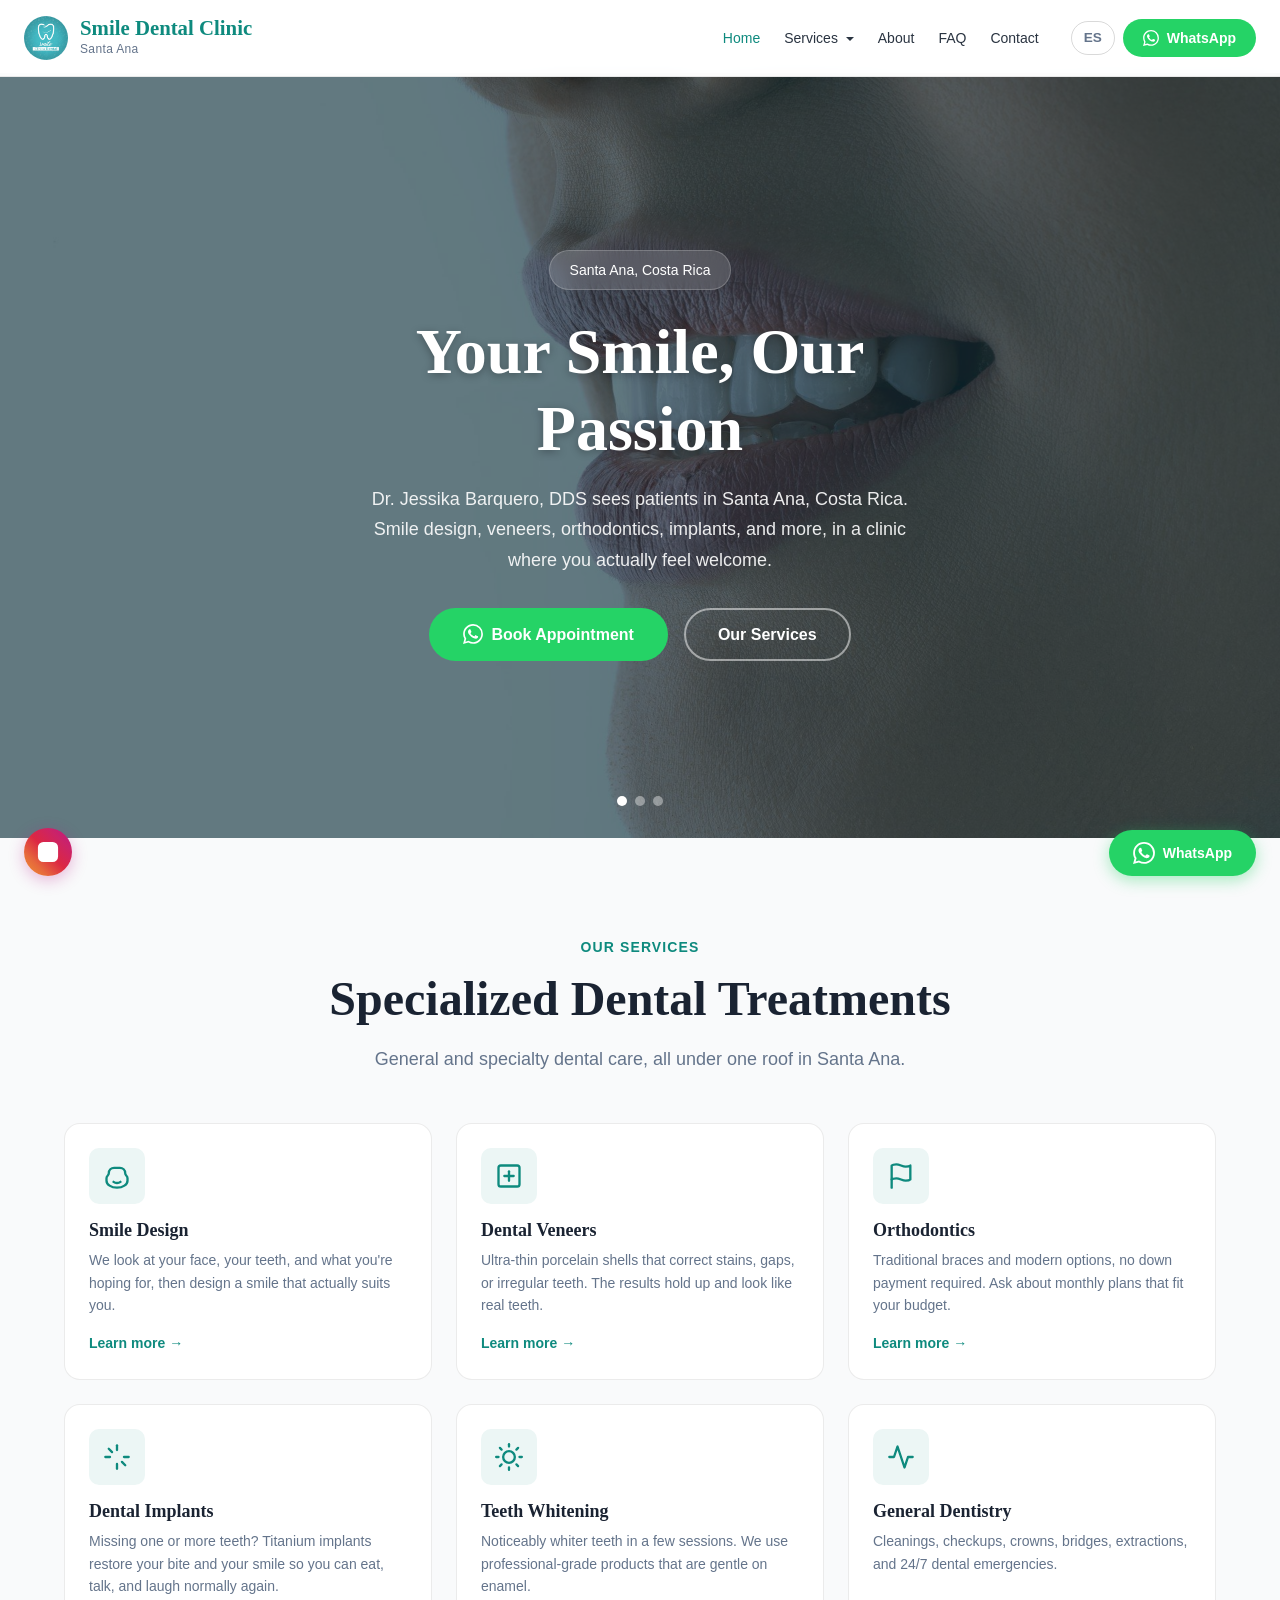
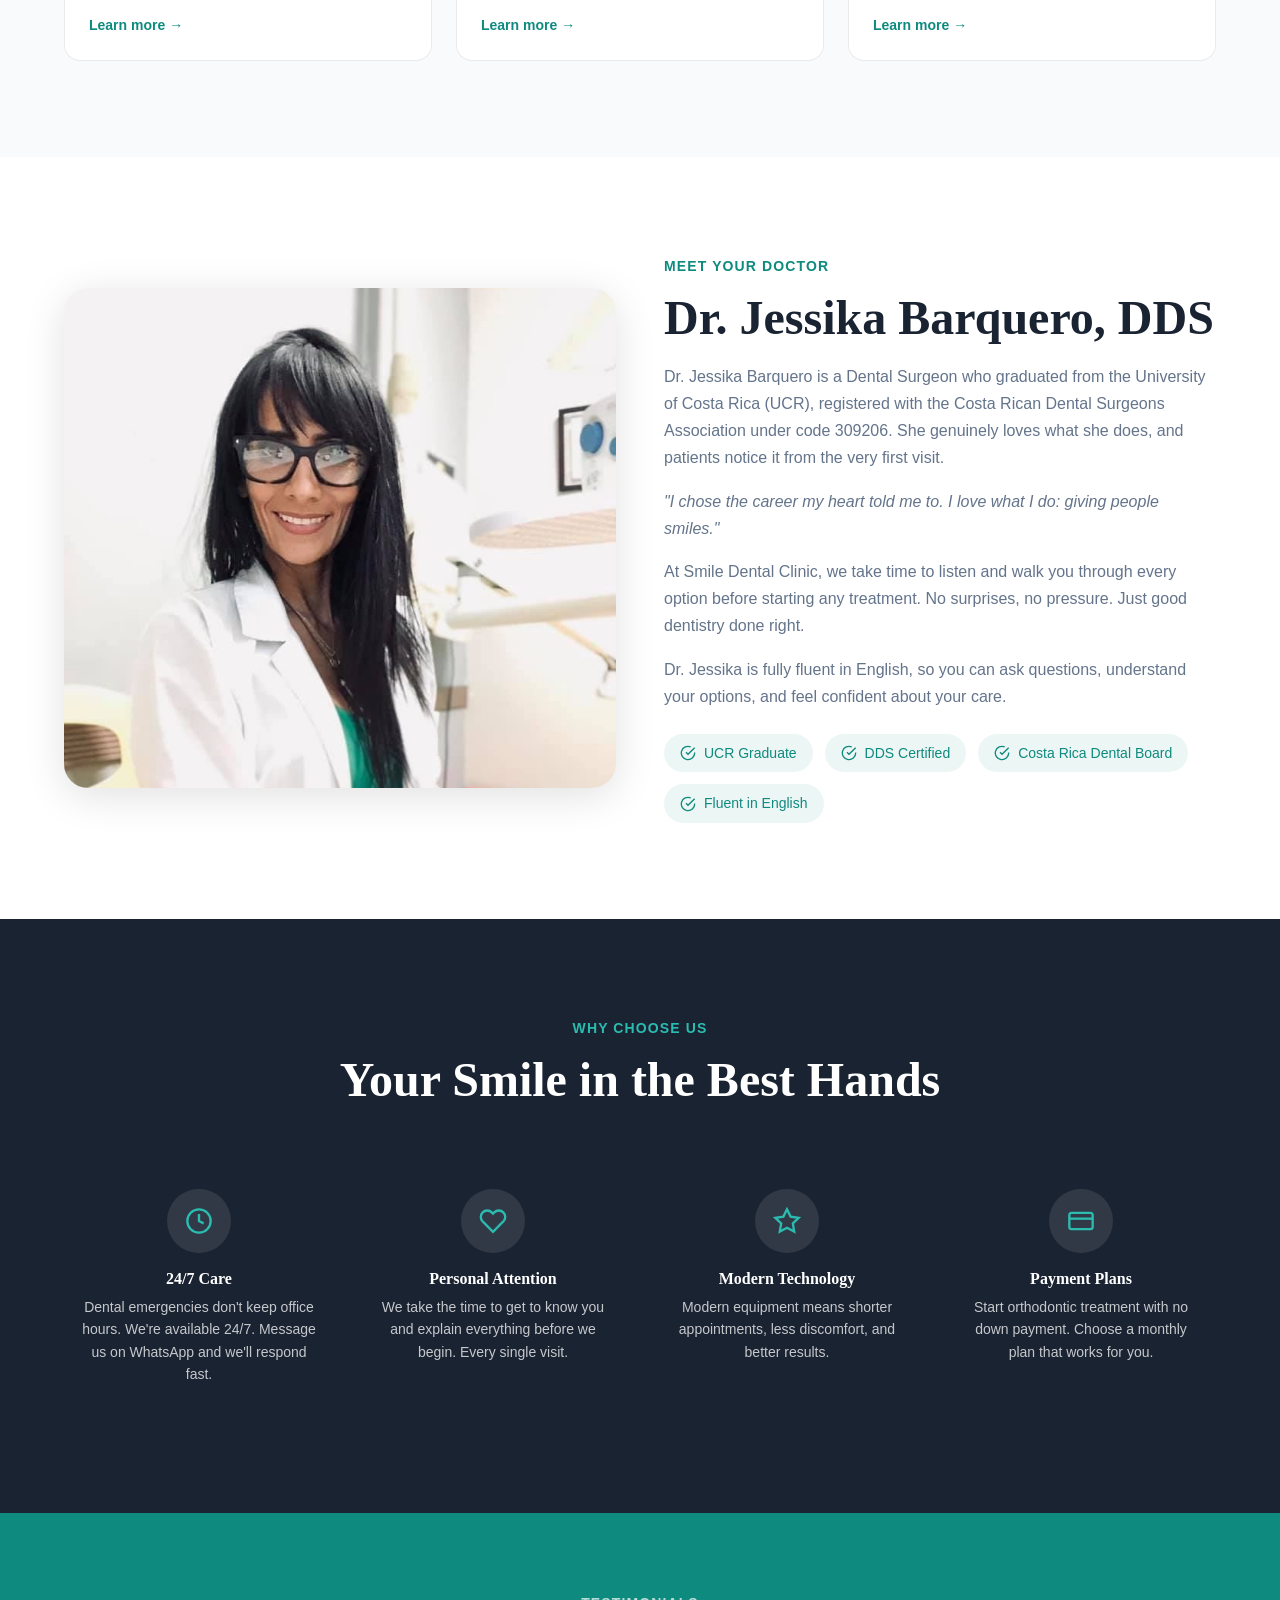
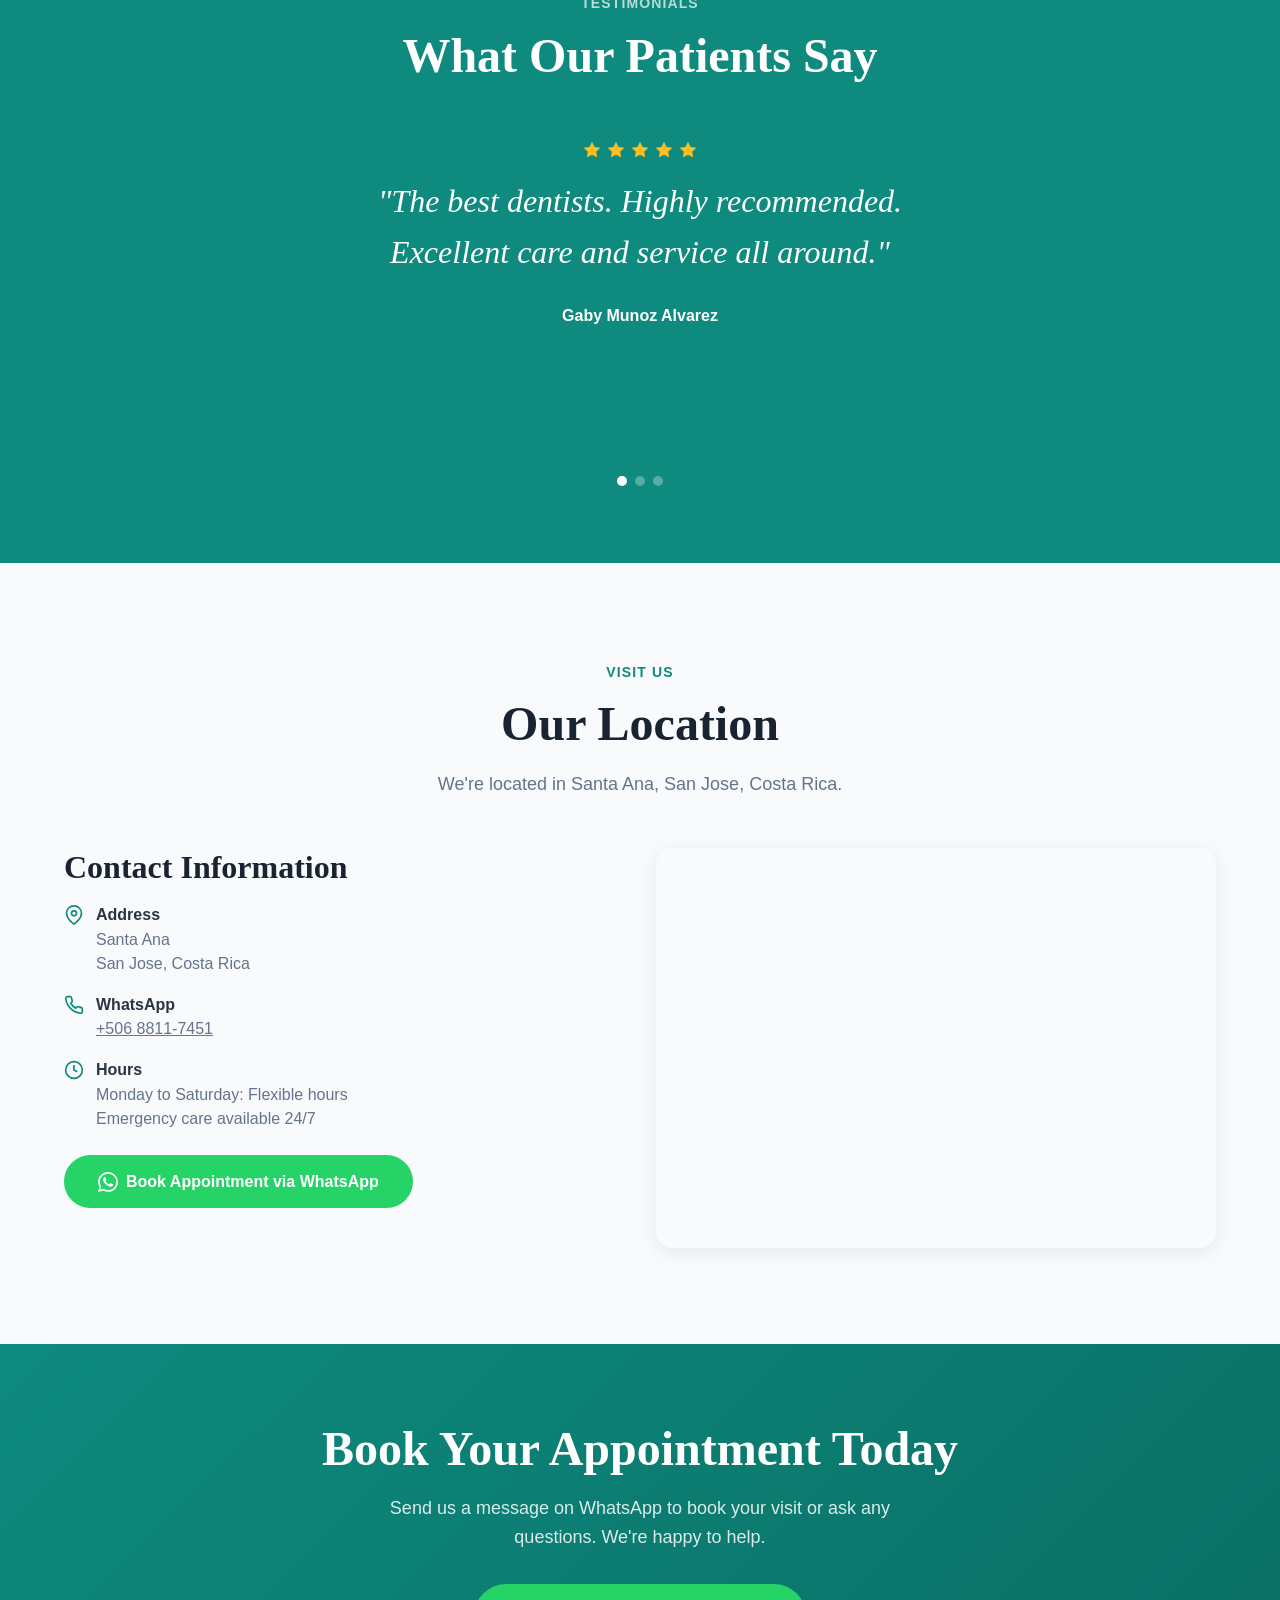
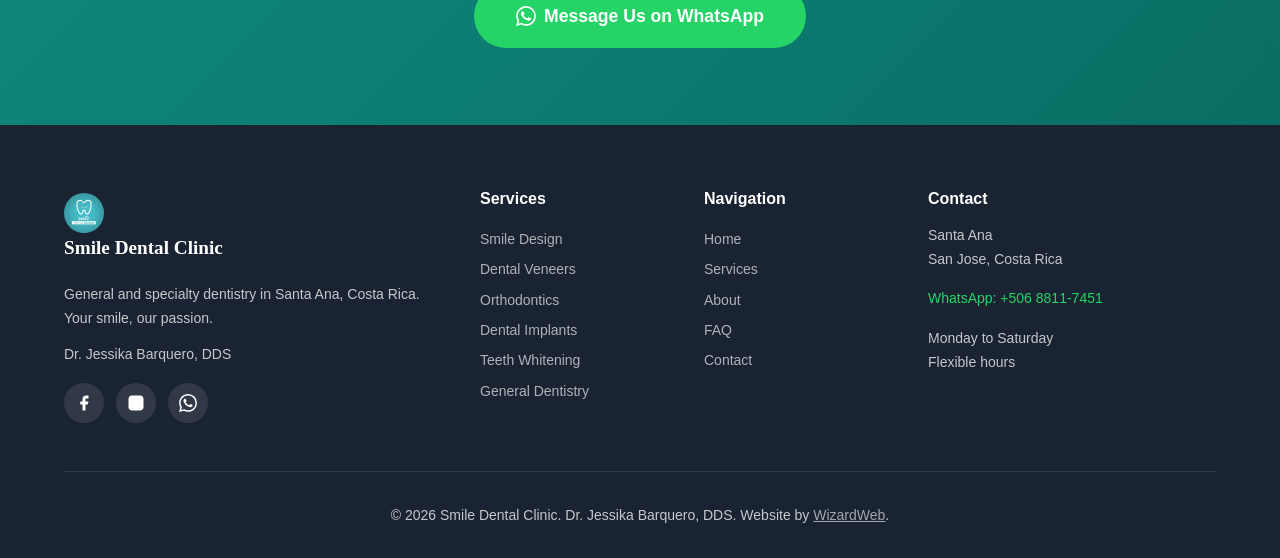
==== commit 15933bfa: "English copy polish: remove em dashes, kill AI-speak, warm selling tone + fix language redirect (loc" ====
--- a/en/index.html
+++ b/en/index.html
@@ -105,7 +105,7 @@
         <li><a href="contact.html">Contact</a></li>
       </ul>
       <div class="nav-buttons">
-        <a href="../index.html" class="nav-lang" style="font-size: 0.85rem; font-weight: 600; color: var(--color-text-muted); text-decoration: none; padding: 0.35rem 0.75rem; border: 1px solid rgba(0,0,0,0.15); border-radius: 999px;">ES</a>
+        <a href="../index.html" onclick="localStorage.setItem('smile_lang','es')" class="nav-lang" style="font-size: 0.85rem; font-weight: 600; color: var(--color-text-muted); text-decoration: none; padding: 0.35rem 0.75rem; border: 1px solid rgba(0,0,0,0.15); border-radius: 999px;">ES</a>
         <a href="https://wa.me/50688117451?text=Hi%2C%20I'd%20like%20to%20book%20an%20appointment" target="_blank" class="nav-cta nav-cta-whatsapp" aria-label="Contact via WhatsApp">
           <svg viewBox="0 0 24 24"><path d="M17.472 14.382c-.297-.149-1.758-.867-2.03-.967-.273-.099-.471-.148-.67.15-.197.297-.767.966-.94 1.164-.173.199-.347.223-.644.075-.297-.15-1.255-.463-2.39-1.475-.883-.788-1.48-1.761-1.653-2.059-.173-.297-.018-.458.13-.606.134-.133.298-.347.446-.52.149-.174.198-.298.298-.497.099-.198.05-.371-.025-.52-.075-.149-.669-1.612-.916-2.207-.242-.579-.487-.5-.669-.51-.173-.008-.371-.01-.57-.01-.198 0-.52.074-.792.372-.272.297-1.04 1.016-1.04 2.479 0 1.462 1.065 2.875 1.213 3.074.149.198 2.096 3.2 5.077 4.487.709.306 1.262.489 1.694.625.712.227 1.36.195 1.871.118.571-.085 1.758-.719 2.006-1.413.248-.694.248-1.289.173-1.413-.074-.124-.272-.198-.57-.347m-5.421 7.403h-.004a9.87 9.87 0 01-5.031-1.378l-.361-.214-3.741.982.998-3.648-.235-.374a9.86 9.86 0 01-1.51-5.26c.001-5.45 4.436-9.884 9.888-9.884 2.64 0 5.122 1.03 6.988 2.898a9.825 9.825 0 012.893 6.994c-.003 5.45-4.437 9.884-9.885 9.884m8.413-18.297A11.815 11.815 0 0012.05 0C5.495 0 .16 5.335.157 11.892c0 2.096.547 4.142 1.588 5.945L.057 24l6.305-1.654a11.882 11.882 0 005.683 1.448h.005c6.554 0 11.89-5.335 11.893-11.893a11.821 11.821 0 00-3.48-8.413z"/></svg>
           WhatsApp
@@ -129,7 +129,7 @@
     <div class="hero-content">
       <span class="hero-badge">Santa Ana, Costa Rica</span>
       <h1 class="hero-title">Your Smile, Our Passion</h1>
-      <p class="hero-subtitle">General and specialty dentistry with Dr. Jessika Barquero, DDS. Smile design, veneers, orthodontics, and implants in Santa Ana.</p>
+      <p class="hero-subtitle">Dr. Jessika Barquero, DDS sees patients in Santa Ana, Costa Rica. Smile design, veneers, orthodontics, implants, and more, in a clinic where you actually feel welcome.</p>
       <div class="hero-buttons">
         <a href="https://wa.me/50688117451?text=Hi%2C%20I'd%20like%20to%20book%20an%20appointment" target="_blank" class="btn btn-whatsapp">
           <svg viewBox="0 0 24 24"><path d="M17.472 14.382c-.297-.149-1.758-.867-2.03-.967-.273-.099-.471-.148-.67.15-.197.297-.767.966-.94 1.164-.173.199-.347.223-.644.075-.297-.15-1.255-.463-2.39-1.475-.883-.788-1.48-1.761-1.653-2.059-.173-.297-.018-.458.13-.606.134-.133.298-.347.446-.52.149-.174.198-.298.298-.497.099-.198.05-.371-.025-.52-.075-.149-.669-1.612-.916-2.207-.242-.579-.487-.5-.669-.51-.173-.008-.371-.01-.57-.01-.198 0-.52.074-.792.372-.272.297-1.04 1.016-1.04 2.479 0 1.462 1.065 2.875 1.213 3.074.149.198 2.096 3.2 5.077 4.487.709.306 1.262.489 1.694.625.712.227 1.36.195 1.871.118.571-.085 1.758-.719 2.006-1.413.248-.694.248-1.289.173-1.413-.074-.124-.272-.198-.57-.347m-5.421 7.403h-.004a9.87 9.87 0 01-5.031-1.378l-.361-.214-3.741.982.998-3.648-.235-.374a9.86 9.86 0 01-1.51-5.26c.001-5.45 4.436-9.884 9.888-9.884 2.64 0 5.122 1.03 6.988 2.898a9.825 9.825 0 012.893 6.994c-.003 5.45-4.437 9.884-9.885 9.884m8.413-18.297A11.815 11.815 0 0012.05 0C5.495 0 .16 5.335.157 11.892c0 2.096.547 4.142 1.588 5.945L.057 24l6.305-1.654a11.882 11.882 0 005.683 1.448h.005c6.554 0 11.89-5.335 11.893-11.893a11.821 11.821 0 00-3.48-8.413z"/></svg>
@@ -151,7 +151,7 @@
       <div class="section-header">
         <span class="section-label">Our Services</span>
         <h2 class="section-title">Specialized Dental Treatments</h2>
-        <p class="section-subtitle">Everything you need for a healthy, beautiful smile — all in one place.</p>
+        <p class="section-subtitle">General and specialty dental care, all under one roof in Santa Ana.</p>
       </div>
       <div class="services-grid">
         <!-- Smile Design -->
@@ -161,7 +161,7 @@
               <svg viewBox="0 0 24 24" fill="none" stroke="currentColor" stroke-width="2" stroke-linecap="round" stroke-linejoin="round"><path d="M12 22c-4.97 0-9-2.69-9-6v-2c0-.83.34-1.61.94-2.19C4.54 11.22 5 10.38 5 9.5 5 7.01 7.01 5 9.5 5h5C16.99 5 19 7.01 19 9.5c0 .88.46 1.72 1.06 2.31.6.58.94 1.36.94 2.19v2c0 3.31-4.03 6-9 6z"/><path d="M9 17c.85.63 1.885 1 3 1s2.15-.37 3-1"/></svg>
             </div>
             <h3>Smile Design</h3>
-            <p>We study your face, your teeth, and what you're hoping to achieve — then design the smile you've always wanted.</p>
+            <p>We look at your face, your teeth, and what you're hoping for, then design a smile that actually suits you.</p>
             <a href="services.html#smile-design" class="service-card-link">Learn more &rarr;</a>
           </div>
         </div>
@@ -172,7 +172,7 @@
               <svg viewBox="0 0 24 24" fill="none" stroke="currentColor" stroke-width="2" stroke-linecap="round" stroke-linejoin="round"><rect x="3" y="3" width="18" height="18" rx="2" ry="2"/><path d="M12 8v8"/><path d="M8 12h8"/></svg>
             </div>
             <h3>Dental Veneers</h3>
-            <p>Ultra-thin porcelain shells that correct stains, gaps, or irregular teeth. Results that look completely natural.</p>
+            <p>Ultra-thin porcelain shells that correct stains, gaps, or irregular teeth. The results hold up and look like real teeth.</p>
             <a href="services.html#veneers" class="service-card-link">Learn more &rarr;</a>
           </div>
         </div>
@@ -183,7 +183,7 @@
               <svg viewBox="0 0 24 24" fill="none" stroke="currentColor" stroke-width="2" stroke-linecap="round" stroke-linejoin="round"><path d="M4 15s1-1 4-1 5 2 8 2 4-1 4-1V3s-1 1-4 1-5-2-8-2-4 1-4 1z"/><line x1="4" y1="22" x2="4" y2="15"/></svg>
             </div>
             <h3>Orthodontics</h3>
-            <p>Traditional braces and modern options with flexible payment plans. Start orthodontic treatment with no down payment.</p>
+            <p>Traditional braces and modern options, no down payment required. Ask about monthly plans that fit your budget.</p>
             <a href="services.html#orthodontics" class="service-card-link">Learn more &rarr;</a>
           </div>
         </div>
@@ -194,7 +194,7 @@
               <svg viewBox="0 0 24 24" fill="none" stroke="currentColor" stroke-width="2" stroke-linecap="round" stroke-linejoin="round"><path d="M12 2v4"/><path d="M12 18v4"/><path d="M4.93 4.93l2.83 2.83"/><path d="M16.24 16.24l2.83 2.83"/><path d="M2 12h4"/><path d="M18 12h4"/></svg>
             </div>
             <h3>Dental Implants</h3>
-            <p>Missing one or more teeth? Titanium implants restore your bite and your smile as if nothing ever happened.</p>
+            <p>Missing one or more teeth? Titanium implants restore your bite and your smile so you can eat, talk, and laugh normally again.</p>
             <a href="services.html#implants" class="service-card-link">Learn more &rarr;</a>
           </div>
         </div>
@@ -205,7 +205,7 @@
               <svg viewBox="0 0 24 24" fill="none" stroke="currentColor" stroke-width="2" stroke-linecap="round" stroke-linejoin="round"><circle cx="12" cy="12" r="5"/><line x1="12" y1="1" x2="12" y2="3"/><line x1="12" y1="21" x2="12" y2="23"/><line x1="4.22" y1="4.22" x2="5.64" y2="5.64"/><line x1="18.36" y1="18.36" x2="19.78" y2="19.78"/><line x1="1" y1="12" x2="3" y2="12"/><line x1="21" y1="12" x2="23" y2="12"/><line x1="4.22" y1="19.78" x2="5.64" y2="18.36"/><line x1="18.36" y1="5.64" x2="19.78" y2="4.22"/></svg>
             </div>
             <h3>Teeth Whitening</h3>
-            <p>Noticeably whiter teeth in just a few sessions using professional-grade products that are safe on enamel.</p>
+            <p>Noticeably whiter teeth in a few sessions. We use professional-grade products that are gentle on enamel.</p>
             <a href="services.html#whitening" class="service-card-link">Learn more &rarr;</a>
           </div>
         </div>
@@ -234,10 +234,10 @@
         <div class="about-content">
           <span class="section-label">Meet Your Doctor</span>
           <h2>Dr. Jessika Barquero, DDS</h2>
-          <p>Dr. Jessika Barquero is a Dental Surgeon who graduated from the University of Costa Rica (UCR), registered with the Costa Rican Dental Surgeons Association under code 309206. She's passionate about what she does — and it shows in every appointment.</p>
+          <p>Dr. Jessika Barquero is a Dental Surgeon who graduated from the University of Costa Rica (UCR), registered with the Costa Rican Dental Surgeons Association under code 309206. She genuinely loves what she does, and patients notice it from the very first visit.</p>
           <p><em>"I chose the career my heart told me to. I love what I do: giving people smiles."</em></p>
-          <p>At Smile Dental Clinic, we take the time to really listen and walk you through every option before starting any treatment. No surprises, no pressure — just honest, caring dentistry.</p>
-          <p>Dr. Jessika is fully fluent in English, so you can communicate comfortably about your treatment every step of the way.</p>
+          <p>At Smile Dental Clinic, we take time to listen and walk you through every option before starting any treatment. No surprises, no pressure. Just good dentistry done right.</p>
+          <p>Dr. Jessika is fully fluent in English, so you can ask questions, understand your options, and feel confident about your care.</p>
           <div class="about-credentials">
             <span class="credential-badge">
               <svg width="16" height="16" viewBox="0 0 24 24" fill="none" stroke="currentColor" stroke-width="2"><path d="M22 11.08V12a10 10 0 1 1-5.93-9.14"/><polyline points="22 4 12 14.01 9 11.01"/></svg>
@@ -274,28 +274,28 @@
             <svg viewBox="0 0 24 24" fill="none" stroke="currentColor" stroke-width="2"><circle cx="12" cy="12" r="10"/><polyline points="12 6 12 12 16 14"/></svg>
           </div>
           <h3>24/7 Care</h3>
-          <p>Dental emergencies don't keep office hours. We're here around the clock when you need us most.</p>
+          <p>Dental emergencies don't keep office hours. We're available 24/7. Message us on WhatsApp and we'll respond fast.</p>
         </div>
         <div class="feature-item">
           <div class="feature-icon">
             <svg viewBox="0 0 24 24" fill="none" stroke="currentColor" stroke-width="2"><path d="M20.84 4.61a5.5 5.5 0 0 0-7.78 0L12 5.67l-1.06-1.06a5.5 5.5 0 0 0-7.78 7.78l1.06 1.06L12 21.23l7.78-7.78 1.06-1.06a5.5 5.5 0 0 0 0-7.78z"/></svg>
           </div>
           <h3>Personal Attention</h3>
-          <p>We take the time to get to know you and explain everything before we begin — every single visit.</p>
+          <p>We take the time to get to know you and explain everything before we begin. Every single visit.</p>
         </div>
         <div class="feature-item">
           <div class="feature-icon">
             <svg viewBox="0 0 24 24" fill="none" stroke="currentColor" stroke-width="2"><polygon points="12 2 15.09 8.26 22 9.27 17 14.14 18.18 21.02 12 17.77 5.82 21.02 7 14.14 2 9.27 8.91 8.26 12 2"/></svg>
           </div>
           <h3>Modern Technology</h3>
-          <p>We use up-to-date equipment so your treatment is faster, more comfortable, and more precise.</p>
+          <p>Modern equipment means shorter appointments, less discomfort, and better results.</p>
         </div>
         <div class="feature-item">
           <div class="feature-icon">
             <svg viewBox="0 0 24 24" fill="none" stroke="currentColor" stroke-width="2"><rect x="2" y="5" width="20" height="14" rx="2"/><line x1="2" y1="10" x2="22" y2="10"/></svg>
           </div>
           <h3>Payment Plans</h3>
-          <p>Start orthodontic treatment with no down payment, and choose monthly installments that fit your budget.</p>
+          <p>Start orthodontic treatment with no down payment. Choose a monthly plan that works for you.</p>
         </div>
       </div>
     </div>
@@ -317,7 +317,7 @@
             <svg viewBox="0 0 24 24"><polygon points="12 2 15.09 8.26 22 9.27 17 14.14 18.18 21.02 12 17.77 5.82 21.02 7 14.14 2 9.27 8.91 8.26 12 2"/></svg>
             <svg viewBox="0 0 24 24"><polygon points="12 2 15.09 8.26 22 9.27 17 14.14 18.18 21.02 12 17.77 5.82 21.02 7 14.14 2 9.27 8.91 8.26 12 2"/></svg>
           </div>
-          <p class="testimonial-quote">"The best dentists — highly recommended. Excellent care and service all around."</p>
+          <p class="testimonial-quote">"The best dentists. Highly recommended. Excellent care and service all around."</p>
           <p class="testimonial-author">Gaby Munoz Alvarez</p>
         </div>
         <div class="testimonial-slide">
@@ -328,7 +328,7 @@
             <svg viewBox="0 0 24 24"><polygon points="12 2 15.09 8.26 22 9.27 17 14.14 18.18 21.02 12 17.77 5.82 21.02 7 14.14 2 9.27 8.91 8.26 12 2"/></svg>
             <svg viewBox="0 0 24 24"><polygon points="12 2 15.09 8.26 22 9.27 17 14.14 18.18 21.02 12 17.77 5.82 21.02 7 14.14 2 9.27 8.91 8.26 12 2"/></svg>
           </div>
-          <p class="testimonial-quote">"A fantastic experience. The smile design they did for me changed my life. I can't recommend them enough."</p>
+          <p class="testimonial-quote">"A fantastic experience. The smile design completely changed how I feel about my teeth. So glad I found this clinic."</p>
           <p class="testimonial-author">Laura Castro</p>
         </div>
         <div class="testimonial-slide">
@@ -339,7 +339,7 @@
             <svg viewBox="0 0 24 24"><polygon points="12 2 15.09 8.26 22 9.27 17 14.14 18.18 21.02 12 17.77 5.82 21.02 7 14.14 2 9.27 8.91 8.26 12 2"/></svg>
             <svg viewBox="0 0 24 24"><polygon points="12 2 15.09 8.26 22 9.27 17 14.14 18.18 21.02 12 17.77 5.82 21.02 7 14.14 2 9.27 8.91 8.26 12 2"/></svg>
           </div>
-          <p class="testimonial-quote">"Very professional from start to finish. They explained every step, and the result came out even better than I expected. So happy!"</p>
+          <p class="testimonial-quote">"Very professional from start to finish. They explained everything clearly, and the result was even better than I pictured. Couldn't be happier."</p>
           <p class="testimonial-author">Maria Jose R.</p>
         </div>
       </div>
@@ -401,7 +401,7 @@
   <section class="cta-banner" aria-label="Call to action">
     <div class="container">
       <h2>Book Your Appointment Today</h2>
-      <p>Reach out on WhatsApp to book your visit or ask any questions. We'd love to hear from you.</p>
+      <p>Send us a message on WhatsApp to book your visit or ask any questions. We're happy to help.</p>
       <a href="https://wa.me/50688117451?text=Hi%2C%20I'd%20like%20to%20book%20an%20appointment" target="_blank" class="btn btn-whatsapp" style="font-size: 1.1rem; padding: var(--space-4) var(--space-10);">
         <svg viewBox="0 0 24 24"><path d="M17.472 14.382c-.297-.149-1.758-.867-2.03-.967-.273-.099-.471-.148-.67.15-.197.297-.767.966-.94 1.164-.173.199-.347.223-.644.075-.297-.15-1.255-.463-2.39-1.475-.883-.788-1.48-1.761-1.653-2.059-.173-.297-.018-.458.13-.606.134-.133.298-.347.446-.52.149-.174.198-.298.298-.497.099-.198.05-.371-.025-.52-.075-.149-.669-1.612-.916-2.207-.242-.579-.487-.5-.669-.51-.173-.008-.371-.01-.57-.01-.198 0-.52.074-.792.372-.272.297-1.04 1.016-1.04 2.479 0 1.462 1.065 2.875 1.213 3.074.149.198 2.096 3.2 5.077 4.487.709.306 1.262.489 1.694.625.712.227 1.36.195 1.871.118.571-.085 1.758-.719 2.006-1.413.248-.694.248-1.289.173-1.413-.074-.124-.272-.198-.57-.347m-5.421 7.403h-.004a9.87 9.87 0 01-5.031-1.378l-.361-.214-3.741.982.998-3.648-.235-.374a9.86 9.86 0 01-1.51-5.26c.001-5.45 4.436-9.884 9.888-9.884 2.64 0 5.122 1.03 6.988 2.898a9.825 9.825 0 012.893 6.994c-.003 5.45-4.437 9.884-9.885 9.884m8.413-18.297A11.815 11.815 0 0012.05 0C5.495 0 .16 5.335.157 11.892c0 2.096.547 4.142 1.588 5.945L.057 24l6.305-1.654a11.882 11.882 0 005.683 1.448h.005c6.554 0 11.89-5.335 11.893-11.893a11.821 11.821 0 00-3.48-8.413z"/></svg>
         Message Us on WhatsApp
